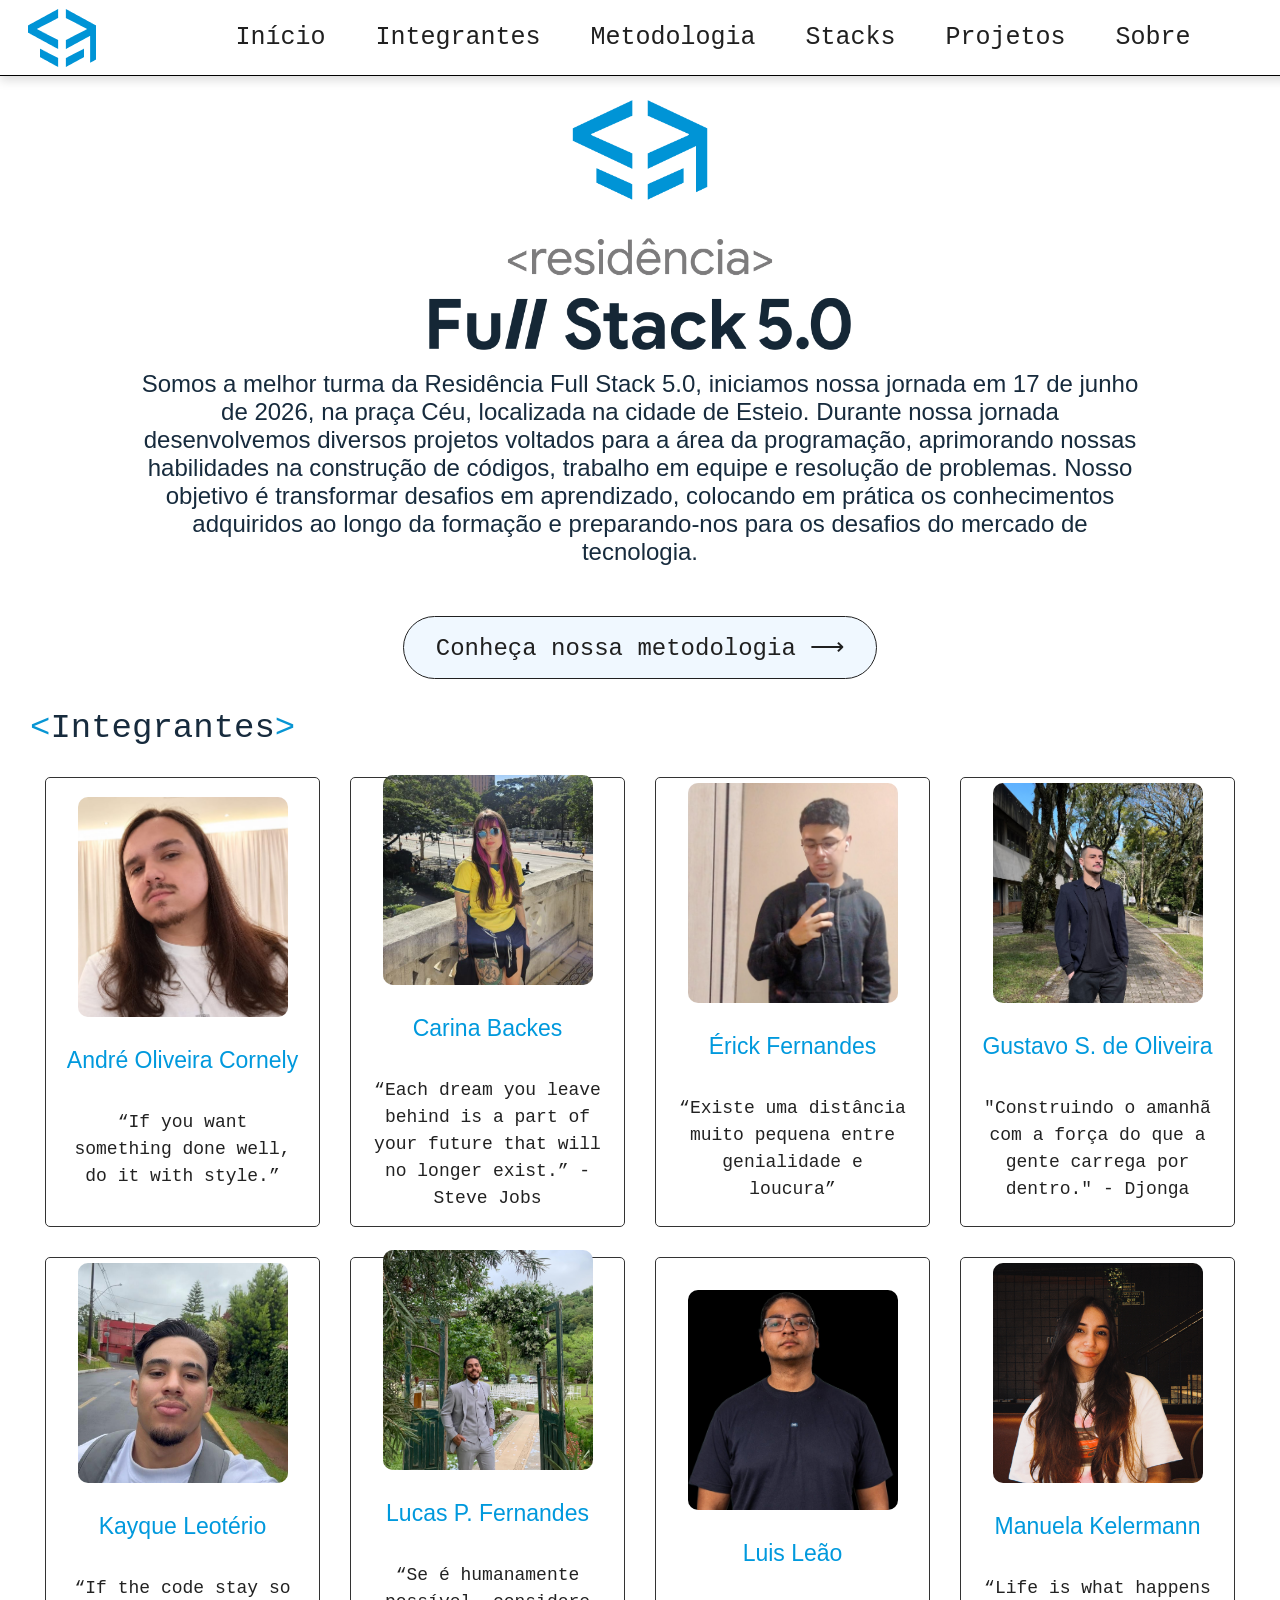
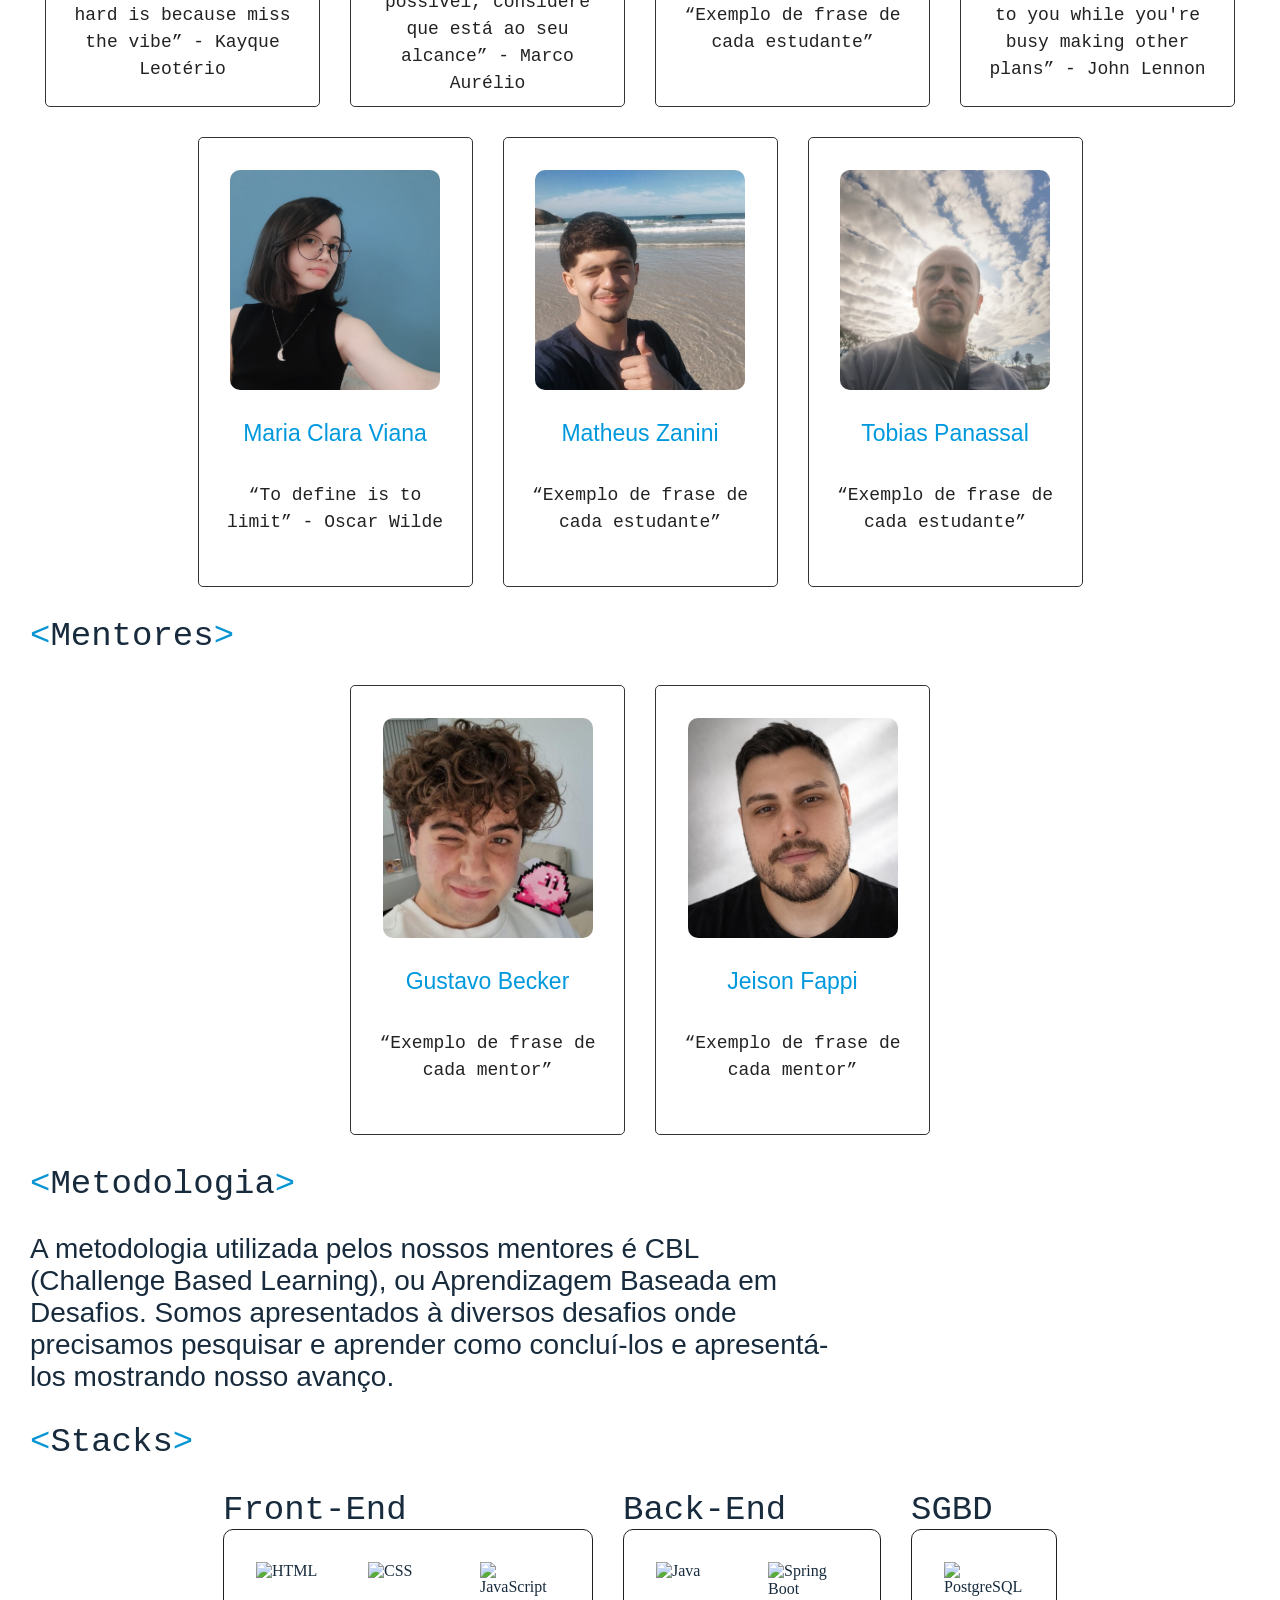
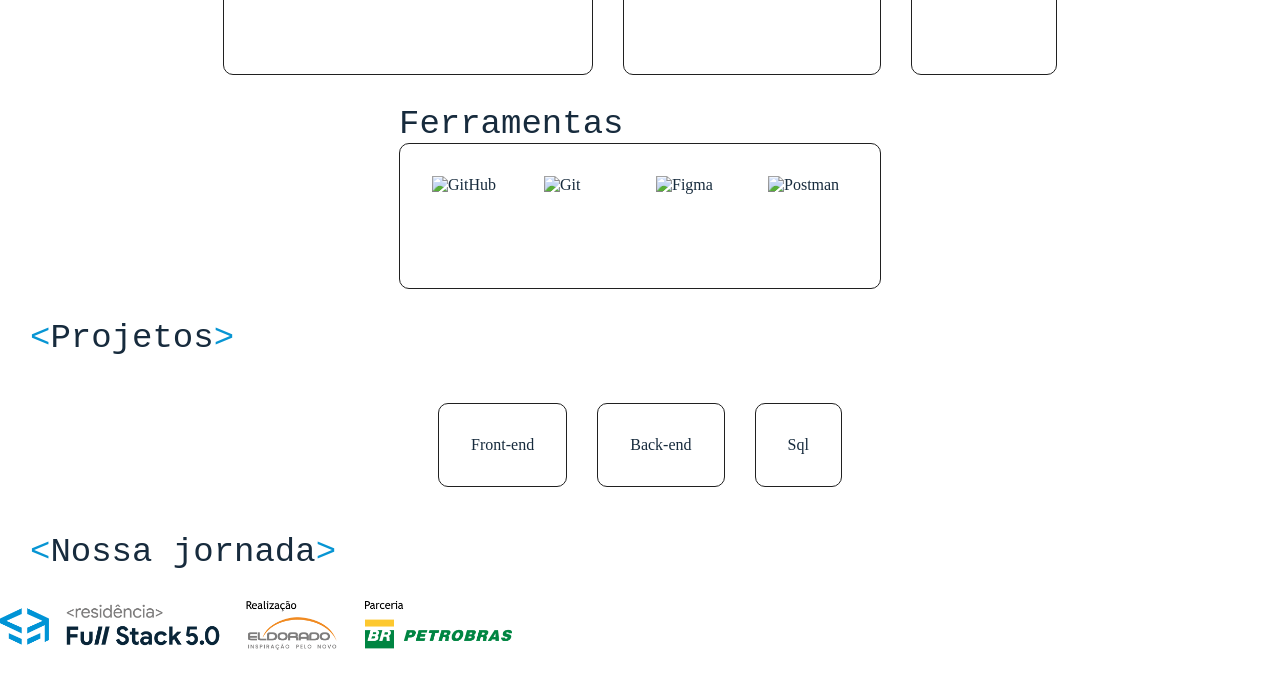
==== index.html @ 49e38224 "Adicionando adicionando os links do LinkedIn de alguns colegas." ====
<!DOCTYPE html>
<html lang="pt-BR">

<head>
    <meta charset="UTF-8">
    <meta name="viewport" content="width=device-width, initial-scale=1.0">

    <link rel="icon" type="image/png" href="ImagensRFS/Logo Cabeçalho.png">

    <title> Residência Full Stack 5.0</title>

    <link rel="stylesheet" href="style.css">
</head>

<body>

    <header>
        <span class="logo">

            <img src="ImagensRFS/Logo Cabeçalho.png" alt="Logo">

        </span>

        <nav class="navegacao">
            <a href="#inicio">Início</a>
            <a href="#integrantes">Integrantes</a>
            <a href="#metodologia">Metodologia</a>
            <a href="#stacks">Stacks</a>
            <a href="#projetos">Projetos</a>
            <a href="#sobre">Sobre</a>

        </nav>

    </header>


    <main>
        <section id="inicio">

            <span class="logoOriginal">
                <img src="ImagensRFS/Logo Vertical/PNG/RFS_Logo Vert Original.png" alt="logoOriginal">
            </span>

            <p class="descricao">Somos a melhor turma da Residência Full Stack 5.0, iniciamos nossa jornada em 17 de
                junho de 2026, na praça Céu, localizada na cidade de Esteio. Durante nossa jornada desenvolvemos
                diversos projetos voltados para a área da programação, aprimorando nossas habilidades na construção de
                códigos, trabalho em equipe e resolução de problemas.
                Nosso objetivo é transformar desafios em aprendizado, colocando em prática os conhecimentos adquiridos
                ao longo da formação e preparando-nos para os desafios do mercado de tecnologia.
            </p>

            <a href="#metodologia" class="btmetodologia"> Conheça nossa metodologia ⟶ </a>

        </section>




        <section id="integrantes">
            <h2>
                <span class="tag">&lt;</span>Integrantes<span class="tag">&gt;</span>

            </h2>
            <div class="estudantes">

                <label for="aluno-andre">
                    <div class="integrantes">
                        <img class="icone" src="Estudantes/Andre Cornely.jpeg">

                        <p class="nome">André Oliveira Cornely</p>

                        <p class="frase">
                            “If you want something done well, do it with style.”
                        </p>
                    </div>
                </label>

                <input type="checkbox" id="aluno-andre" class="modal-checkbox">

                <div class="modal">

                    <div class="modal-content">

                        <label for="aluno-andre" class="fechar">
                            &times;
                        </label>

                        <div class="modal-body">
                            <div>
                                <img src="Estudantes/Andre Cornely.jpeg">
                            </div>

                            <div class="modal-info">
                                <h2> <span class="tag">&lt;</span>André Oliveira Cornely<span class="tag">&gt;</span></h2>

                                <p>
                                    Sou apaixonado por tecnologia e desenvolvimento web. Gosto de transformar ideias em aplicações funcionais, modernas e intuitivas, sempre buscando aprender e evoluir minhas habilidades.
                                </p>

                                <div>
                                    <a class="linkedin" href="https://www.linkedin.com/in/" target="_blank">
                                        Ver Linkedin
                                    </a>
                                </div>

                            </div>
                        </div>

                    </div>

                </div>

                <label for="aluno-carina">
                    <div class="integrantes">
                        <img class="icone" src="Estudantes/Carina Backes.jpeg">

                        <p class="nome">Carina Backes</p>

                        <p class="frase">
                            “Each dream you leave behind is a part of your future that will no longer exist.” - Steve Jobs
                        </p>
                    </div>
                </label>

                <input type="checkbox" id="aluno-carina" class="modal-checkbox">

                <div class="modal">

                    <div class="modal-content">

                        <label for="aluno-carina" class="fechar">
                            &times;
                        </label>

                        <div class="modal-body">
                            <div>
                                <img src="Estudantes/Carina Backes.jpeg">
                            </div>

                            <div class="modal-info">
                                <h2> <span class="tag">&lt;</span>Carina Backes<span class="tag">&gt;</span></h2>

                                <p>
                                    Olá! Me chamo Carina, tenho 26 anos e sou natural do Rio Grande do Sul. Concluí o ensino médio na ETEP, com o curso técnico em informática em 2018. Atualmente, estou cursando Sistemas de Informação na Unisinos e atuo nas áreas de tecnologia e atendimento ao cliente a quase 10 anos. Sou uma desenvolvedora FullStack que encontrou no design uma forma de unir criatividade e propósito. Possuo conhecimentos em UI/UX Design, com experiência em prototipação, criação de fluxos de navegação, design de interfaces e aplicação de princípios de usabilidade e Design Systems. 
                                </p>

                                <div>
                                    <a class="linkedin" href="https://www.linkedin.com/in/carina-backes-317617164/" target="_blank">
                                        Ver Linkedin
                                    </a>
                                </div>

                            </div>
                        </div>

                    </div>

                </div>

                <label for="aluno-erick">
                    <div class="integrantes">
                        <img class="icone" src="Estudantes/Érick Fernandes.png">

                        <p class="nome">Érick Fernandes</p>

                        <p class="frase">
                            “Existe uma distância muito pequena entre genialidade e loucura”
                        </p>
                    </div>
                </label>

                <input type="checkbox" id="aluno-erick" class="modal-checkbox">

                <div class="modal">

                    <div class="modal-content">

                        <label for="aluno-erick" class="fechar">
                            &times;
                        </label>

                        <div class="modal-body">
                            <div>
                                <img src="Estudantes/Érick Fernandes.png">
                            </div>

                            <div class="modal-info">
                                <h2> <span class="tag">&lt;</span>Érick Fernandes<span class="tag">&gt;</span></h2>

                                <p>
                                    Jovem estudante apaixonado pela área da Tecnologia e buscando aprimorar minhas habilidades de programador cada vez mais.
                                </p>

                                <div>
                                    <a class="linkedin" href="https://www.linkedin.com/in/erickrodrigues06" target="_blank">
                                        Ver Linkedin
                                    </a>
                                </div>

                            </div>
                        </div>

                    </div>

                </div>

                <label for="aluno-gustavo-oliveira">
                    <div class="integrantes">
                        <img class="icone" src="Estudantes/Gustavo Santos.jpeg">

                        <p class="nome">Gustavo S. de Oliveira</p>

                        <p class="frase">
                            "Construindo o amanhã com a força do que a gente carrega por dentro." - Djonga 
                        </p>
                    </div>
                </label>

                <input type="checkbox" id="aluno-gustavo-oliveira" class="modal-checkbox">

                <div class="modal">

                    <div class="modal-content">

                        <label for="aluno-gustavo-oliveira" class="fechar">
                            &times;
                        </label>

                        <div class="modal-body">
                            <div>
                                <img src="Estudantes/Gustavo Santos.jpeg">
                            </div>

                            <div class="modal-info">
                                <h2> <span class="tag">&lt;</span>Gustavo S. de Oliveira<span class="tag">&gt;</span></h2>

                                <p>
                                    Atualmente, estudante de engenharia de software e me desenvolvendo na programação, migro da mecânica industrial para a área da tecnologia! Minha experiência na mecânica me equipou com análise e resolução de problemas, unindo a vontade de aprender, busco progredir a cada dia nesse campo. 
                                </p>

                                <div>
                                    <a class="linkedin" href="https://www.linkedin.com/in/oliveirasgustavo/" target="_blank">
                                        Ver Linkedin
                                    </a>
                                </div>

                            </div>
                        </div>

                    </div>

                </div>

                <label for="aluno-kayque">
                    <div class="integrantes">
                        <img class="icone" src="Estudantes/Kayque Leotério.jpg">

                        <p class="nome">Kayque Leotério</p>

                        <p class="frase">
                            “If the code stay so hard is because miss the vibe” - Kayque Leotério
                        </p>
                    </div>
                </label>

                <input type="checkbox" id="aluno-kayque" class="modal-checkbox">

                <div class="modal">

                    <div class="modal-content">

                        <label for="aluno-kayque" class="fechar">
                            &times;
                        </label>

                        <div class="modal-body">
                            <div>
                                <img src="Estudantes/Kayque Leotério.jpg">
                            </div>

                            <div class="modal-info">
                                <h2> <span class="tag">&lt;</span>Kayque Leotério<span class="tag">&gt;</span></h2>

                                <p>
                                    Atualmente faço ADS no IFsul e sou integrante no GC26 da trilha Java. Já trabalhei em projetos práticos, em sistemas envolvendo backend, banco de dados e regras de negócio na Residência em TIC55.
                                </p>

                                <div>
                                    <a class="linkedin" href="https://www.linkedin.com/in/" target="_blank">
                                        Ver Linkedin
                                    </a>
                                </div>

                            </div>
                        </div>

                    </div>

                </div>

                <label for="aluno-lucas">
                    <div class="integrantes">
                        <img class="icone" src="Estudantes/Lucas Pereira Fernandes.jpg">

                        <p class="nome">Lucas P. Fernandes</p>

                        <p class="frase">
                            “Se é humanamente possível, considere que está ao seu alcance” - Marco Aurélio
                        </p>
                    </div>
                </label>

                <input type="checkbox" id="aluno-lucas" class="modal-checkbox">

                <div class="modal">

                    <div class="modal-content">

                        <label for="aluno-lucas" class="fechar">
                            &times;
                        </label>

                        <div class="modal-body">
                            <div>
                                <img src="Estudantes/Lucas Pereira Fernandes.jpg">
                            </div>

                            <div class="modal-info">
                                <h2> <span class="tag">&lt;</span>Lucas P. Fernandes<span class="tag">&gt;</span></h2>

                                <p>
                                    Sou rapaz que gosta de uma rotina ocupada, cursando faculdade de ciência e curso uma residência Full Stack 5.0. Tenho um dos meus objetivos participar mais ativamente em iniciações científicas, projetos e evoluindo na área. 
                                </p>

                                <div>
                                    <a class="linkedin" href="https://www.linkedin.com/in/" target="_blank">
                                        Ver Linkedin
                                    </a>
                                </div>

                            </div>
                        </div>

                    </div>

                </div>

                <label for="aluno-luis">
                    <div class="integrantes">
                        <img class="icone" src="Estudantes/Luis Leão.jpeg">

                        <p class="nome">Luis Leão</p>

                        <p class="frase">
                            “Exemplo de frase de cada estudante”
                        </p>
                    </div>
                </label>

                <input type="checkbox" id="aluno-luis" class="modal-checkbox">

                <div class="modal">

                    <div class="modal-content">

                        <label for="aluno-luis" class="fechar">
                            &times;
                        </label>

                        <div class="modal-body">
                            <div>
                                <img src="Estudantes/Luis Leão.jpeg">
                            </div>

                            <div class="modal-info">
                                <h2> <span class="tag">&lt;</span>Luis Leão<span class="tag">&gt;</span></h2>

                                <p>
                                    Desenvolvedor focado em engenharia de software e backend, apaixonado por tecnologia e por transformar ideias em soluções. Estou em constante aprendizado e busco evoluir tanto tecnicamente quanto na comunicação e liderança.
                                </p>

                                <div>
                                    <a class="linkedin" href="https://www.linkedin.com/in/" target="_blank">
                                        Ver Linkedin
                                    </a>
                                </div>

                            </div>
                        </div>

                    </div>

                </div>

                <label for="aluna-manuela">
                    <div class="integrantes">
                        <img class="icone" src="Estudantes/Manuela Kelermann.jpg">

                        <p class="nome">Manuela Kelermann</p>

                        <p class="frase">
                            “Life is what happens to you while you're busy making other plans” - John Lennon
                        </p>
                    </div>
                </label>

                <input type="checkbox" id="aluna-manuela" class="modal-checkbox">

                <div class="modal">

                    <div class="modal-content">

                        <label for="aluna-manuela" class="fechar">
                            &times;
                        </label>

                        <div class="modal-body">
                            <div>
                                <img src="Estudantes/Manuela Kelermann.jpg">
                            </div>

                            <div class="modal-info">
                                <h2> <span class="tag">&lt;</span>Manuela Kelermann<span class="tag">&gt;</span></h2>

                                <p>
                                    Sou uma jovem criativa que ama café e está sempre estudando algo novo. Amo estar rodeada de pessoas e ouvir as histórias delas, ainda mais acompanhada de uma comida boa. Sou fascinada por estudar assuntos como sociologia e epistemologia.
                                </p>

                                <div>
                                    <a class="linkedin" href="https://www.linkedin.com/in/manuela-kelermann-de-jesus-942031337/" target="_blank">
                                        Ver Linkedin
                                    </a>
                                </div>

                            </div>
                        </div>

                    </div>

                </div>

                <label for="aluna-maria-clara">
                    <div class="integrantes">
                        <img class="icone" src="Estudantes/Maria Clara.jpg">

                        <p class="nome">Maria Clara Viana</p>

                        <p class="frase">
                            “To define is to limit” - Oscar Wilde
                        </p>
                    </div>
                </label>

                <input type="checkbox" id="aluna-maria-clara" class="modal-checkbox">

                <div class="modal">

                    <div class="modal-content">

                        <label for="aluna-maria-clara" class="fechar">
                            &times;
                        </label>

                        <div class="modal-body">
                            <div>
                                <img src="Estudantes/Maria Clara.jpg">
                            </div>

                            <div class="modal-info">
                                <h2> <span class="tag">&lt;</span>Maria Clara Viana<span class="tag">&gt;</span></h2>

                                <p>
                                    Eu sou uma estudante de Análise e Desenvolvimento de Sistemas (ADS) apaixonada por aprender coisas novas.
Apesar de ser uma pessoa mais reservada, valorizo muito a comunicação e o trabalho em equipe. Sou organizada, proativa e versátil, e gosto de transformar cada experiência em uma oportunidade para aprender, evoluir e descobrir novas possibilidades. 

                                </p>

                                <div>
                                    <a class="linkedin" href="https://www.linkedin.com/in/" target="_blank">
                                        Ver Linkedin
                                    </a>
                                </div>

                            </div>
                        </div>

                    </div>

                </div>

                <label for="aluno-matheus">
                    <div class="integrantes">
                        <img class="icone" src="Estudantes/Matheus Zanini.jpg">

                        <p class="nome">Matheus Zanini</p>

                        <p class="frase">
                            “Exemplo de frase de cada estudante”
                        </p>
                    </div>
                </label>

                <input type="checkbox" id="aluno-matheus" class="modal-checkbox">

                <div class="modal">

                    <div class="modal-content">

                        <label for="aluno-matheus" class="fechar">
                            &times;
                        </label>

                        <div class="modal-body">
                            <div>
                                <img src="Estudantes/Matheus Zanini.jpg">
                            </div>

                            <div class="modal-info">
                                <h2> <span class="tag">&lt;</span>Matheus Zanini<span class="tag">&gt;</span></h2>

                                <p>
                                    Não sou nada, e nada será como eu.
                                </p>

                                <div>
                                    <a class="linkedin" href="https://www.linkedin.com/in/" target="_blank">
                                        Ver Linkedin
                                    </a>
                                </div>

                            </div>
                        </div>

                    </div>

                </div>

                <label for="aluno-tobias">
                    <div class="integrantes">

                        <img class="icone" src="Estudantes/Tobias Panassal.jpg">

                        <p class="nome">Tobias Panassal</p>

                        <p class="frase">
                            “Exemplo de frase de cada estudante”
                        </p>
                    </div>
                </label>

                <input type="checkbox" id="aluno-tobias" class="modal-checkbox">

                <div class="modal">

                    <div class="modal-content">

                        <label for="aluno-tobias" class="fechar">
                            &times;
                        </label>

                        <div class="modal-body">
                            <div>
                                <img src="Estudantes/Tobias Panassal.jpg">
                            </div>

                            <div class="modal-info">
                                <h2> <span class="tag">&lt;</span>Tobias Panassal<span class="tag">&gt;</span></h2>


                                <p>
                                    Sou Tobias Panassal, estudante de Análise e Desenvolvimento de Sistemas, atualmente construindo minha transição profissional para a área de tecnologia.
                                </p>

                                <div>
                                    <a class="linkedin" href="https://www.linkedin.com/in/tobias-panassal-bab899a5?utm" target="_blank">
                                        Ver Linkedin
                                    </a>
                                </div>

                            </div>
                        </div>

                    </div>

                </div>

            </div>


            <h2>
                <span class="tag">&lt;</span>Mentores<span class="tag">&gt;</span>
            </h2>


            <div class="mentores">

                <label for="modalmentor2">
                    <div class="integrantes">
                        <img class="icone" src="Mentores/Gustavo Henrique Becker.jpeg">

                        <p class="nome">Gustavo Becker</p>

                        <p class="frase">
                            “Exemplo de frase de cada mentor”
                        </p>
                    </div>
                </label>

                <input type="checkbox" id="modalmentor2" class="modal-checkbox">

                <div class="modal">

                    <div class="modal-content">

                        <label for="modalmentor2" class="fechar">
                            &times;
                        </label>

                        <div class="modal-body">
                            <div>
                                <img src="Mentores/Gustavo Henrique Becker.jpeg">
                            </div>

                            <div class="modal-info">
                                <h2> <span class="tag">&lt;</span>Gustavo Becker<span class="tag">&gt;</span></h2>


                                <p>
                                    Texto falando sobre a pessoa...
                                    sladmalksdjaskdjoaskdhoaisndfakfio ho hioawdh iauedh aiwu dhwjid hwuidawiud awiud
                                    gadiuqw udg qwiuhqwui gqiudgqeydg we87f wefuyweg fywr f8ywgf8wy ywer87fwe87f twef
                                    wigrwegyue yrgiyre gywre 8ywrg8wer y8ywg 9wurgh ewri9ugheriu eru
                                </p>

                                <div>
                                    <a class="linkedin" href="https://www.linkedin.com/in/" target="_blank">
                                        Ver Linkedin
                                    </a>
                                </div>

                            </div>
                        </div>

                    </div>

                </div>

                <label for="modalmentor1">
                    <div class="integrantes">
                        <img class="icone" src="Mentores/Jeison Fappi.jpeg">

                        <p class="nome">Jeison Fappi</p>

                        <p class="frase">
                            “Exemplo de frase de cada mentor”
                        </p>
                    </div>
                </label>

                <input type="checkbox" id="modalmentor1" class="modal-checkbox">

                <div class="modal">

                    <div class="modal-content">

                        <label for="modalmentor1" class="fechar">
                            &times;
                        </label>

                        <div class="modal-body">
                            <div>
                                <img src="Mentores/Jeison Fappi.jpeg">
                            </div>

                            <div class="modal-info">
                                <h2> <span class="tag">&lt;</span>Jeison Fappi<span class="tag">&gt;</span></h2>


                                <p>
                                    Texto falando sobre a pessoa...
                                    sladmalksdjaskdjoaskdhoaisndfakfio ho hioawdh iauedh aiwu dhwjid hwuidawiud awiud
                                    gadiuqw udg qwiuhqwui gqiudgqeydg we87f wefuyweg fywr f8ywgf8wy ywer87fwe87f twef
                                    wigrwegyue yrgiyre gywre 8ywrg8wer y8ywg 9wurgh ewri9ugheriu eru
                                </p>

                                <div>
                                    <a class="linkedin" href="https://www.linkedin.com/in/jeison-fappi/"
                                        target="_blank">
                                        Ver Linkedin
                                    </a>
                                </div>

                            </div>

                        </div>
                    </div>

                </div>

            </div>


            </div>

        </section>

        <section id="metodologia">
            <h2>
                <h2>
                    <span class="tag">&lt;</span>Metodologia<span class="tag">&gt;</span>

                </h2>
            </h2>
            <p class="metodologia">A metodologia utilizada pelos nossos mentores é CBL (Challenge Based Learning), ou
                Aprendizagem Baseada em Desafios. Somos apresentados à diversos desafios onde precisamos pesquisar e
                aprender como concluí-los e apresentá-los mostrando nosso avanço.</p>

        </section>

        <section id="stacks">

            <h2>
                <span class="tag">&lt;</span>Stacks<span class="tag">&gt;</span>

            </h2>

            <div class="stacks">

                <div>
                    <h2>Front-End</h2>
                    <div class="stack">
                        <img alt="HTML" title="HTML"
                            src="https://cdn.jsdelivr.net/gh/devicons/devicon@latest/icons/html5/html5-original.svg" />

                        <img alt="CSS" title="CSS"
                            src="https://cdn.jsdelivr.net/gh/devicons/devicon@latest/icons/css3/css3-original.svg" />

                        <img alt="JavaScript" title="JavaScript"
                            src="https://cdn.jsdelivr.net/gh/devicons/devicon@latest/icons/javascript/javascript-original.svg" />
                    </div>
                </div>

                <div>
                    <h2>Back-End</h2>
                    <div class="stack">
                        <img alt="Java" title="Java"
                            src="https://cdn.jsdelivr.net/gh/devicons/devicon@latest/icons/java/java-original.svg" />

                        <img alt="Spring Boot" title="Spring Boot"
                            src="https://cdn.jsdelivr.net/gh/devicons/devicon@latest/icons/spring/spring-original.svg" />
                    </div>
                </div>

                <div>
                    <h2>SGBD</h2>
                    <div class="stack">
                        <img alt="PostgreSQL" title="PostgreSQL"
                            src="https://cdn.jsdelivr.net/gh/devicons/devicon@latest/icons/postgresql/postgresql-original.svg" />
                    </div>
                </div>

                <div>
                    <h2>Ferramentas</h2>
                    <div class="stack">
                        <img alt="GitHub" title="GitHub"
                            src="https://cdn.jsdelivr.net/gh/devicons/devicon@latest/icons/github/github-original.svg" />

                        <img alt="Git" title="Git"
                            src="https://cdn.jsdelivr.net/gh/devicons/devicon@latest/icons/git/git-original.svg" />

                        <img alt="Figma" title="Figma"
                            src="https://cdn.jsdelivr.net/gh/devicons/devicon@latest/icons/figma/figma-original.svg" />

                        <img alt="Postman" title="Postman"
                            src="https://www.vectorlogo.zone/logos/getpostman/getpostman-icon.svg" />
                    </div>
                </div>

            </div>

        </section>

        <section id="projetos">
            <h2>
                <span class="tag">&lt;</span>Projetos<span class="tag">&gt;</span>

            </h2>

            <div class="stacks">

                <p class="stack">Front-end</p>
                <p class="stack">Back-end</p>
                <p class="stack">Sql</p>


        </section>

        <section id="sobre">
            <h2>
                <span class="tag">&lt;</span>Nossa jornada<span class="tag">&gt;</span>

            </h2>

        </section>


    </main>


</body>

<footer>
    <img src="ImagensRFS/RFS_Cobranding.png" alt="Residência Full Stack 5.0">
</footer>

</html>
---- style.css ----
main {
    padding-top: 100px;
    scroll-behavior: smooth;
}

html {
  scroll-behavior: smooth;
}

body {
    box-sizing: border-box;
    margin: 0;

    font-family: Arial, Helvetica, sans-serif;

    /* Fundo externo da página */
    background-color: #fff;

    color: #172b3d;

}


header {
    position: fixed;
    width: 100%;
    height: 75px;
    background-color: #fff;

    display: flex;
    align-items: center;
    justify-content: left;

    border-bottom: 1px solid #000000;

    padding: 0 28px;

    box-shadow: 0 4px 10px rgba(0, 0, 0, 0.15);
    z-index: 9999;
}

nav {
    flex: 1;

    display: flex;
    justify-content: center;
    align-items: center;

    gap: 50px;
}

nav a {
    color: #202020;
    text-decoration: none;

    font-family: monospace;
    font-size: 25px;

    transition: 0.2s;
}

nav a:hover {
    color: #0795d3;

}



#inicio,
#integrantes,
#metodologia,
#projetos,
#stacks,
#sobre {
    scroll-margin-top: 100px;
}

h2 {
    font-family: monospace;
    font-size: 34px;
    font-weight: 100;
    margin: 30px;
}



h3 {
    margin: 30px;
    font-family: Helvetica;
    text-align: left;
    font-size: 24px;
    font-weight: 100;
}



.logo {
    width: 90px;
    display: flex;

}

.logoOriginal {
    display: flex;
    height: 250px;
    justify-content: center;

}



.navegacao {
    display: flex;
    align-items: center;
    text-align: center;


}

.descricao {

    width: 1000px;
    margin: 0 auto 30px auto;
    padding: 20px;
    font-family: Helvetica;

    text-align: center;

    font-size: 24px;

}

.btmetodologia {

    display: flex;
    width: fit-content;

    margin: auto;

    padding: 16px 32px;
    border: 1px solid #202020;
    border-radius: 100px;

    color: #202020;
    font-family: monospace;
    font-size: 24px;
    text-decoration: none;
    background-color: #f0f8ff;

    transition: 0.2s;

}

.btmetodologia:hover {
    color: #0795d3;
    transform: translateY(-5px);
    box-shadow: 0 8px 20px rgba(0, 0, 0, 0.15);
}

.tag {
    color: #0795d3;
}

.metodologia {

    width: 800px;
    margin-left: 30px;

    font-family: Helvetica;

    text-align: left;

    font-size: 28px;


}

.estudantes {
    display: flex;
    justify-content: center;
    gap: 30px;
    flex-wrap: wrap;
    margin-top: 30px;
}

.mentores {
    display: flex;
    justify-content: center;
    gap: 30px;
    flex-wrap: wrap;
    margin-top: 30px;
}

.integrantes {
    width: 275px;
    height: 450px;

    border: 1px solid #333;
    border-radius: 5px;

    background-color: #fff;

    display: flex;
    flex-direction: column;
    align-items: center;
    justify-content: center;

    box-sizing: border-box;
    padding: 20px;
}

.integrantes:hover {
    color: #0795d3;
    transform: translateY(-5px);
    box-shadow: 0 8px 20px rgba(0, 0, 0, 0.15);

}

/* DAQUI PRA BAIXO É INTEGRANTES */
.icone {
    width: 210px;
    height: 220px;
    object-fit: cover;
    border-radius: 10px;
    margin-bottom: 30px;

}

/* Nome */
.nome {
    margin: 0;
    color: #0099dd;
    font-size: 23px;
    text-align: center;
}

/* Frase */
.frase {
    margin-top: 35px;
    color: #222;
    font-family: monospace;
    font-size: 18px;
    line-height: 1.5;
    text-align: center;
}

.stacks {
    display: flex;
    justify-content: center;
    gap: 30px;
    flex-wrap: wrap;
    margin-top: 30px;
    font-family: DM monospace;
}

.stacks h2 {
    margin: 0 0 0px 0;
}

.stack img {
    width: 80px;
    height: 80px;
    object-fit: contain;
}

.stack {
    display: flex;
    justify-content: center;
    align-items: center;
    padding: 30px;
    gap: 32px;
    padding: 32px;

    border: 1px solid #202020;
    border-radius: 10px;
}


.stack:hover {
    transform: translateY(-5px);
    box-shadow: 0 10px 30px rgba(0, 0, 0, 0.15);

}


footer img {
    width: 40%;
    height: auto;
    display: flex;
    margin-block-end: 30px;
    justify-self: center;
}




/* =========================
           ESCONDE O CHECKBOX
        ========================= */

.modal-checkbox {
    display: none;
}


/* =========================
           MODAL
        ========================= */

.modal {
    position: fixed;

    top: 0;
    left: 0;

    width: 100%;
    height: 100%;

    background: rgba(0, 0, 0, 0.7);

    display: flex;
    align-items: center;
    justify-content: center;

    opacity: 0;
    visibility: hidden;

    transition: 0.3s;
}


/* =========================
           QUANDO O CHECKBOX ESTÁ MARCADO
        ========================= */

.modal-checkbox:checked+.modal {
    opacity: 1;
    visibility: visible;
}




/* =========================
           CONTEÚDO DO POP-UP
        ========================= */

.modal-content {
    width: 900px;
    height: 350px;
    background: #fff;
    padding: 30px;
    border: 1px solid #202020;

    border-radius: 20px;

    position: relative;

    transform: scale(0.7);

    transition: 0.3s;
}

.modal-checkbox:checked+.modal .modal-content {
    transform: scale(1);
}


/* IMAGEM DO MODAL */

.modal-content img {
    width: 300px;
    height: 350px;

    object-fit: cover;

    border-radius: 12px;

    margin-bottom: 20px;
}

.modal-info {
    display: flex;
    flex-direction: column;
    justify-content: center;
    margin-left: 30px;
    height:350px;
}


.modal-info > div{
    margin-top:auto;
    padding-block-end: 10px;
}


.modal-body {
    display: flex;
    gap: 10px;
    align-items: flex-start;
    font-size: 20px;
}

.modal-info h2 {
    text-align: left;
    margin-left: 0;
    margin-top: 0;


}

.linkedin {
    align-self: flex-start;
    padding: 10px 10px;


    text-decoration: none;
    font-size: 14px;

    background-color: #fff;
    color: black;
    border: 1px solid #202020;
    border-radius: 8px;
    transition: 0.3s;

}

.linkedin:hover {
    background-color: #f0f8ff;

}




/* =========================
           BOTÃO FECHAR
        ========================= */

.fechar {
    position: absolute;

    top: 15px;
    right: 20px;

    font-size: 40px;

    cursor: pointer;

    color: #555;
}

.fechar:hover {
    color: #0094d6;
}
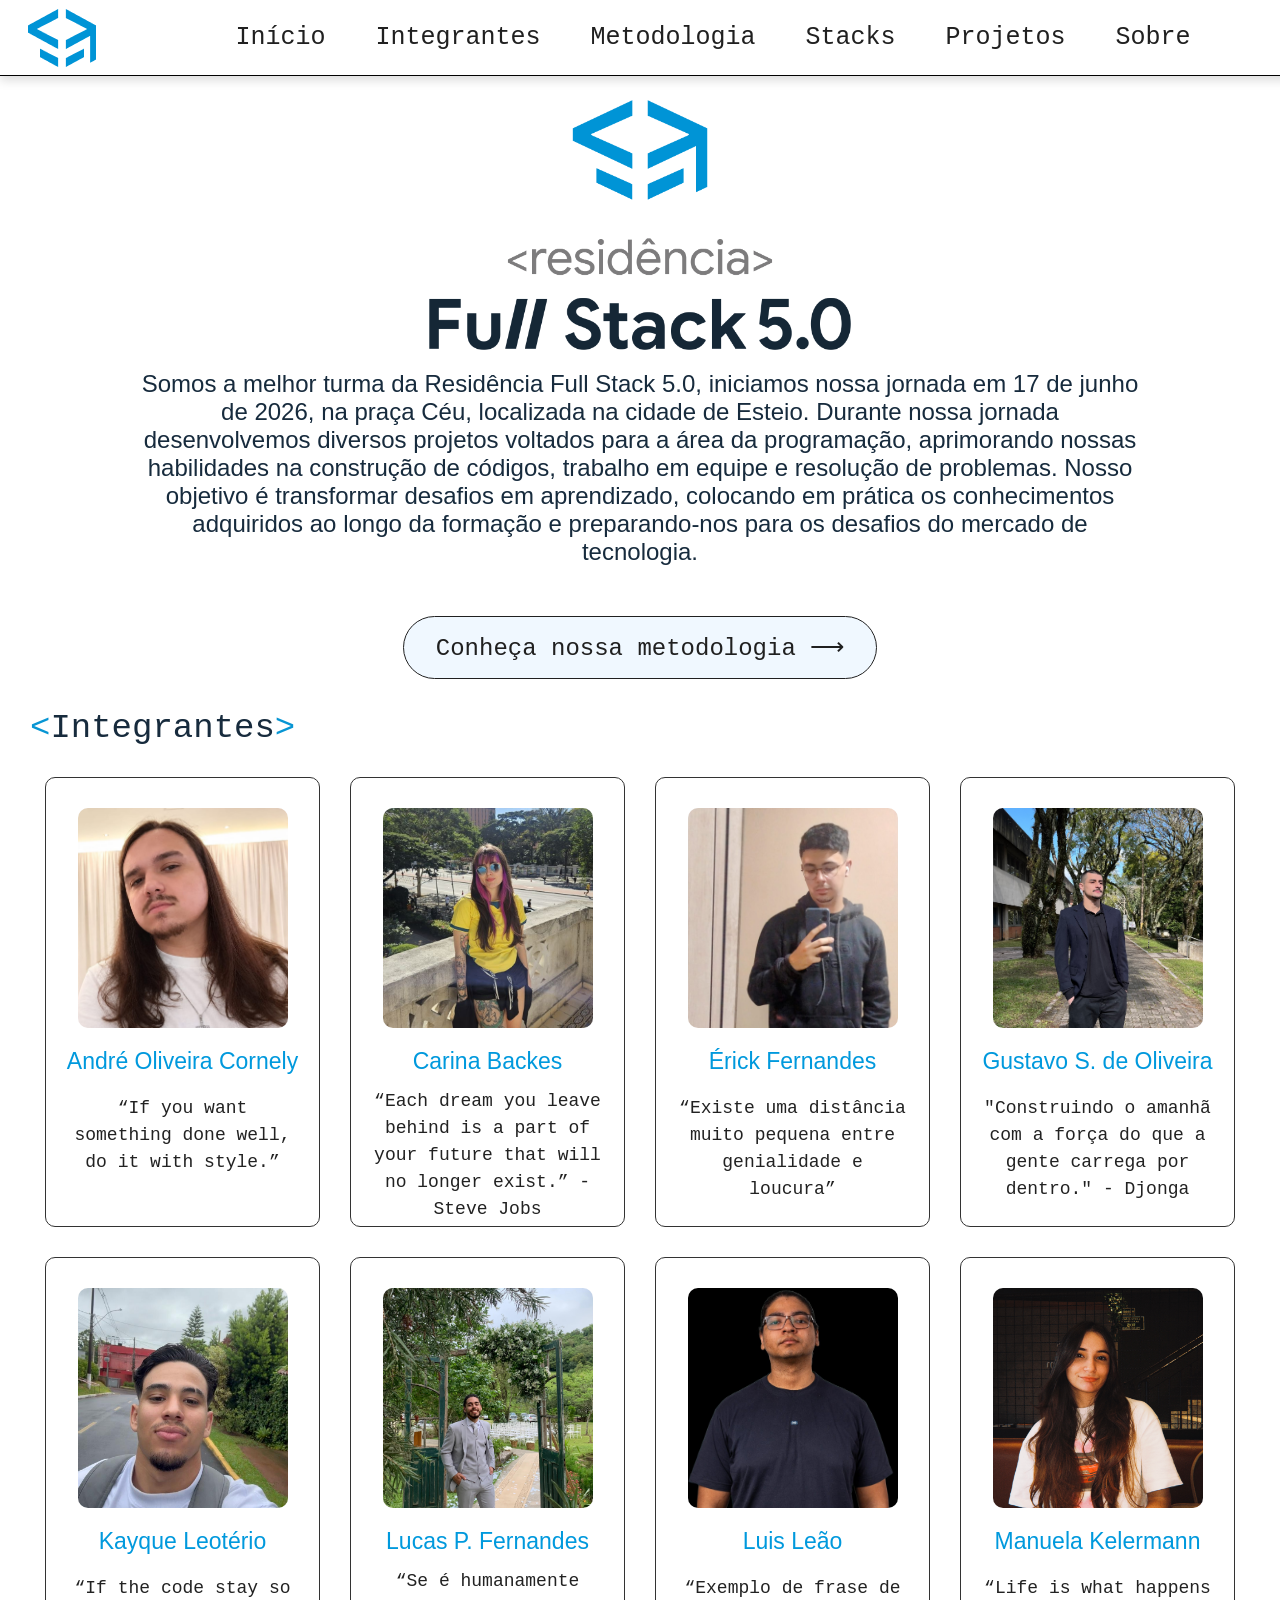
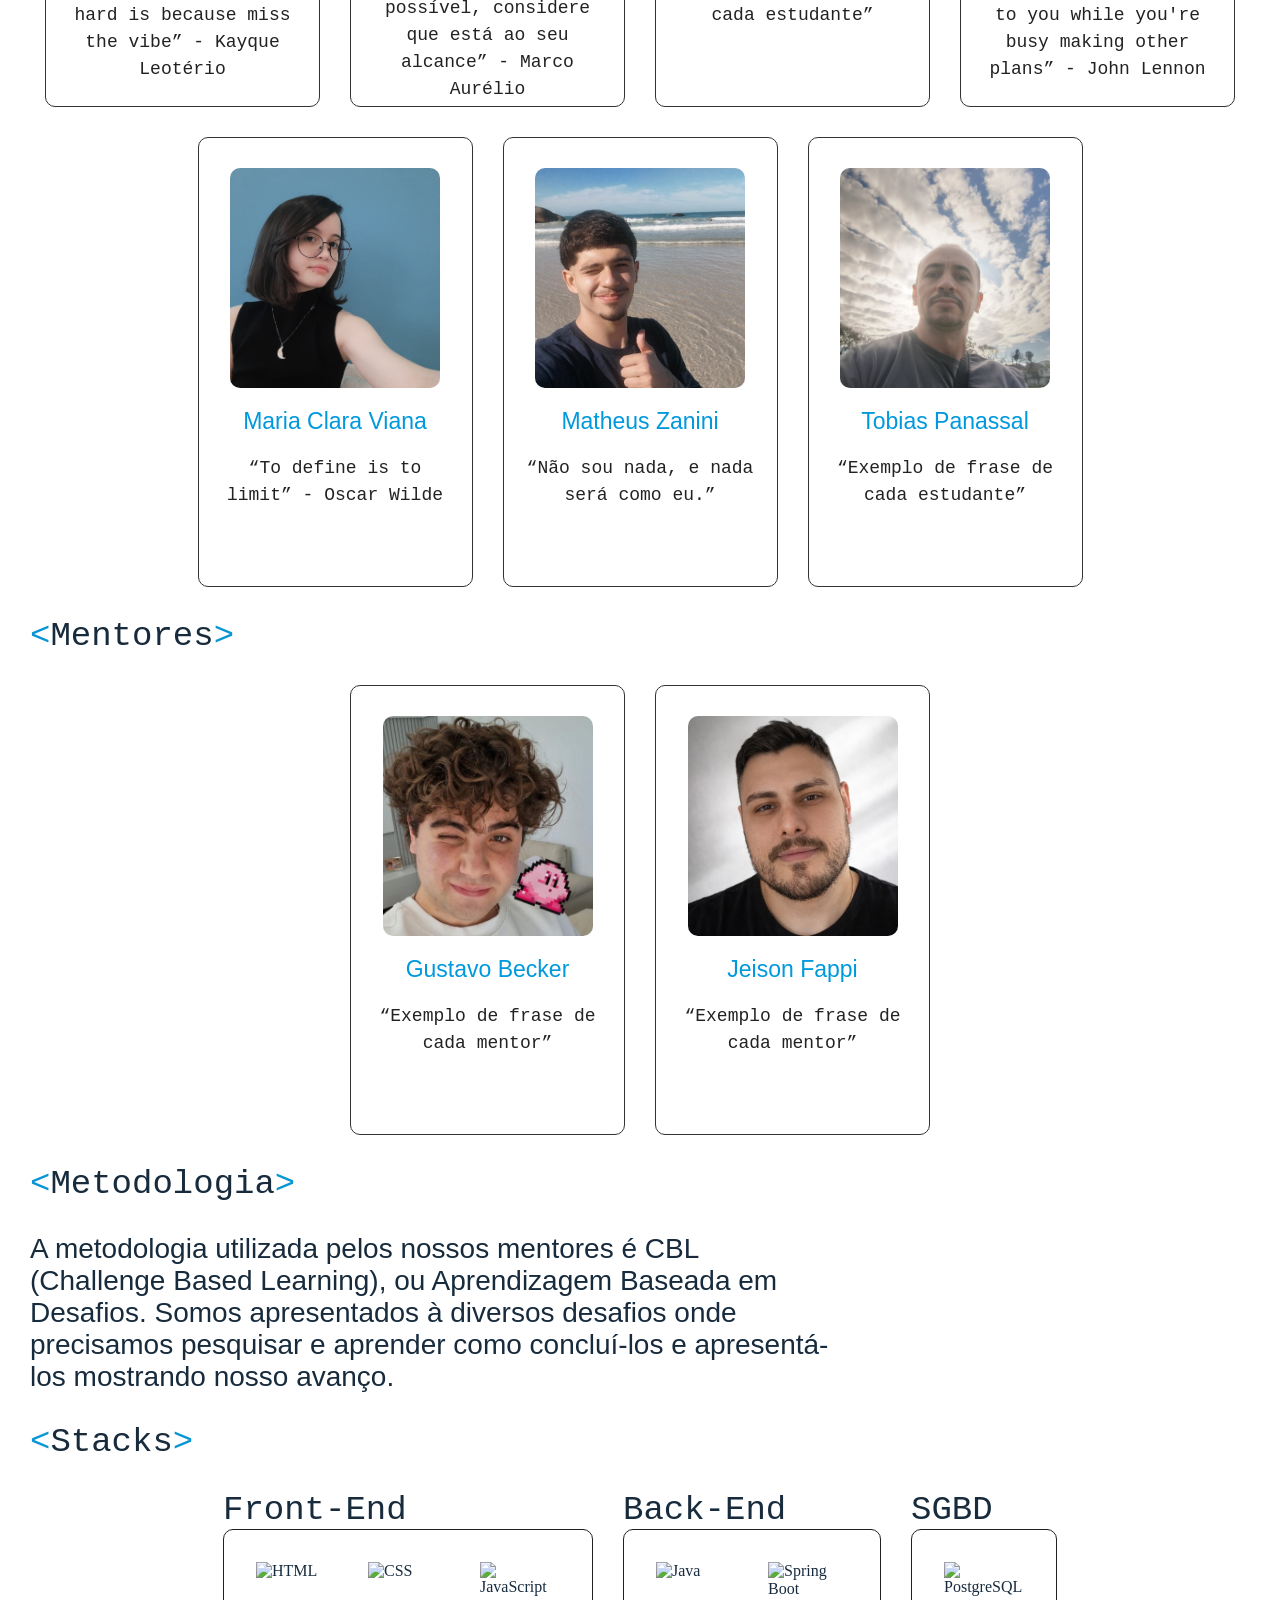
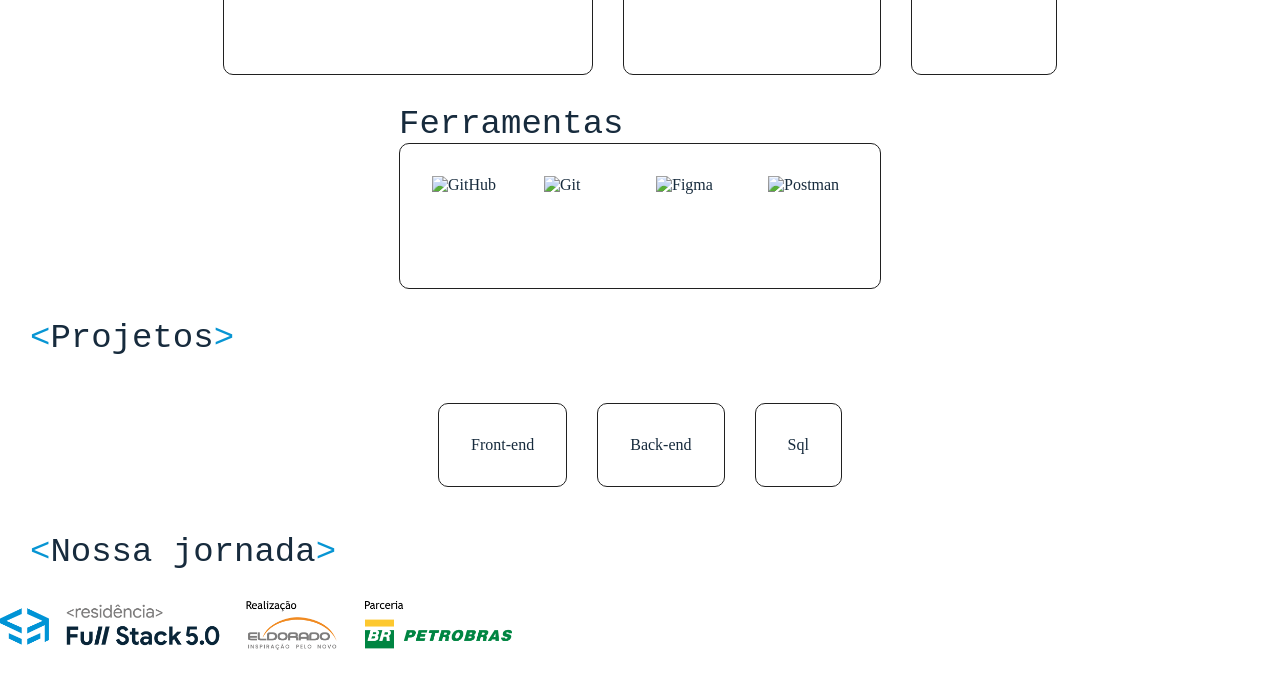
==== commit a3c8e09a: "adicionando linkedin e frases faltantes." ====
--- a/index.html
+++ b/index.html
@@ -98,7 +98,7 @@
                                 </p>
 
                                 <div>
-                                    <a class="linkedin" href="https://www.linkedin.com/in/" target="_blank">
+                                    <a class="linkedin" href="https://www.linkedin.com/in/andrecornely/" target="_blank">
                                         Ver Linkedin
                                     </a>
                                 </div>
@@ -286,7 +286,7 @@
                                 </p>
 
                                 <div>
-                                    <a class="linkedin" href="https://www.linkedin.com/in/" target="_blank">
+                                    <a class="linkedin" href="https://www.linkedin.com/in/kayqueleoterio/" target="_blank">
                                         Ver Linkedin
                                     </a>
                                 </div>
@@ -333,7 +333,7 @@
                                 </p>
 
                                 <div>
-                                    <a class="linkedin" href="https://www.linkedin.com/in/" target="_blank">
+                                    <a class="linkedin" href="https://www.linkedin.com/in/lucas-pereira-fernandes/" target="_blank">
                                         Ver Linkedin
                                     </a>
                                 </div>
@@ -380,7 +380,7 @@
                                 </p>
 
                                 <div>
-                                    <a class="linkedin" href="https://www.linkedin.com/in/" target="_blank">
+                                    <a class="linkedin" href="https://www.linkedin.com/in/luisfele%C3%A3o/" target="_blank">
                                         Ver Linkedin
                                     </a>
                                 </div>
@@ -476,7 +476,7 @@
                                 </p>
 
                                 <div>
-                                    <a class="linkedin" href="https://www.linkedin.com/in/" target="_blank">
+                                    <a class="linkedin" href="https://www.linkedin.com/in/maria-clara-bicca-viana/" target="_blank">
                                         Ver Linkedin
                                     </a>
                                 </div>
@@ -495,7 +495,7 @@
                         <p class="nome">Matheus Zanini</p>
 
                         <p class="frase">
-                            “Exemplo de frase de cada estudante”
+                            “Não sou nada, e nada será como eu.”
                         </p>
                     </div>
                 </label>
--- a/style.css
+++ b/style.css
@@ -196,14 +196,14 @@
     height: 450px;
 
     border: 1px solid #333;
-    border-radius: 5px;
+    border-radius: 10px;
 
     background-color: #fff;
 
     display: flex;
     flex-direction: column;
     align-items: center;
-    justify-content: center;
+    
 
     box-sizing: border-box;
     padding: 20px;
@@ -222,13 +222,16 @@
     height: 220px;
     object-fit: cover;
     border-radius: 10px;
-    margin-bottom: 30px;
+    margin-bottom: 20px;
+    flex-shrink: 0;
+    margin-top: 10px;
 
 }
 
 /* Nome */
 .nome {
     margin: 0;
+    min-height: 20px;
     color: #0099dd;
     font-size: 23px;
     text-align: center;
@@ -236,7 +239,7 @@
 
 /* Frase */
 .frase {
-    margin-top: 35px;
+    margin: 20px 0 0;
     color: #222;
     font-family: monospace;
     font-size: 18px;
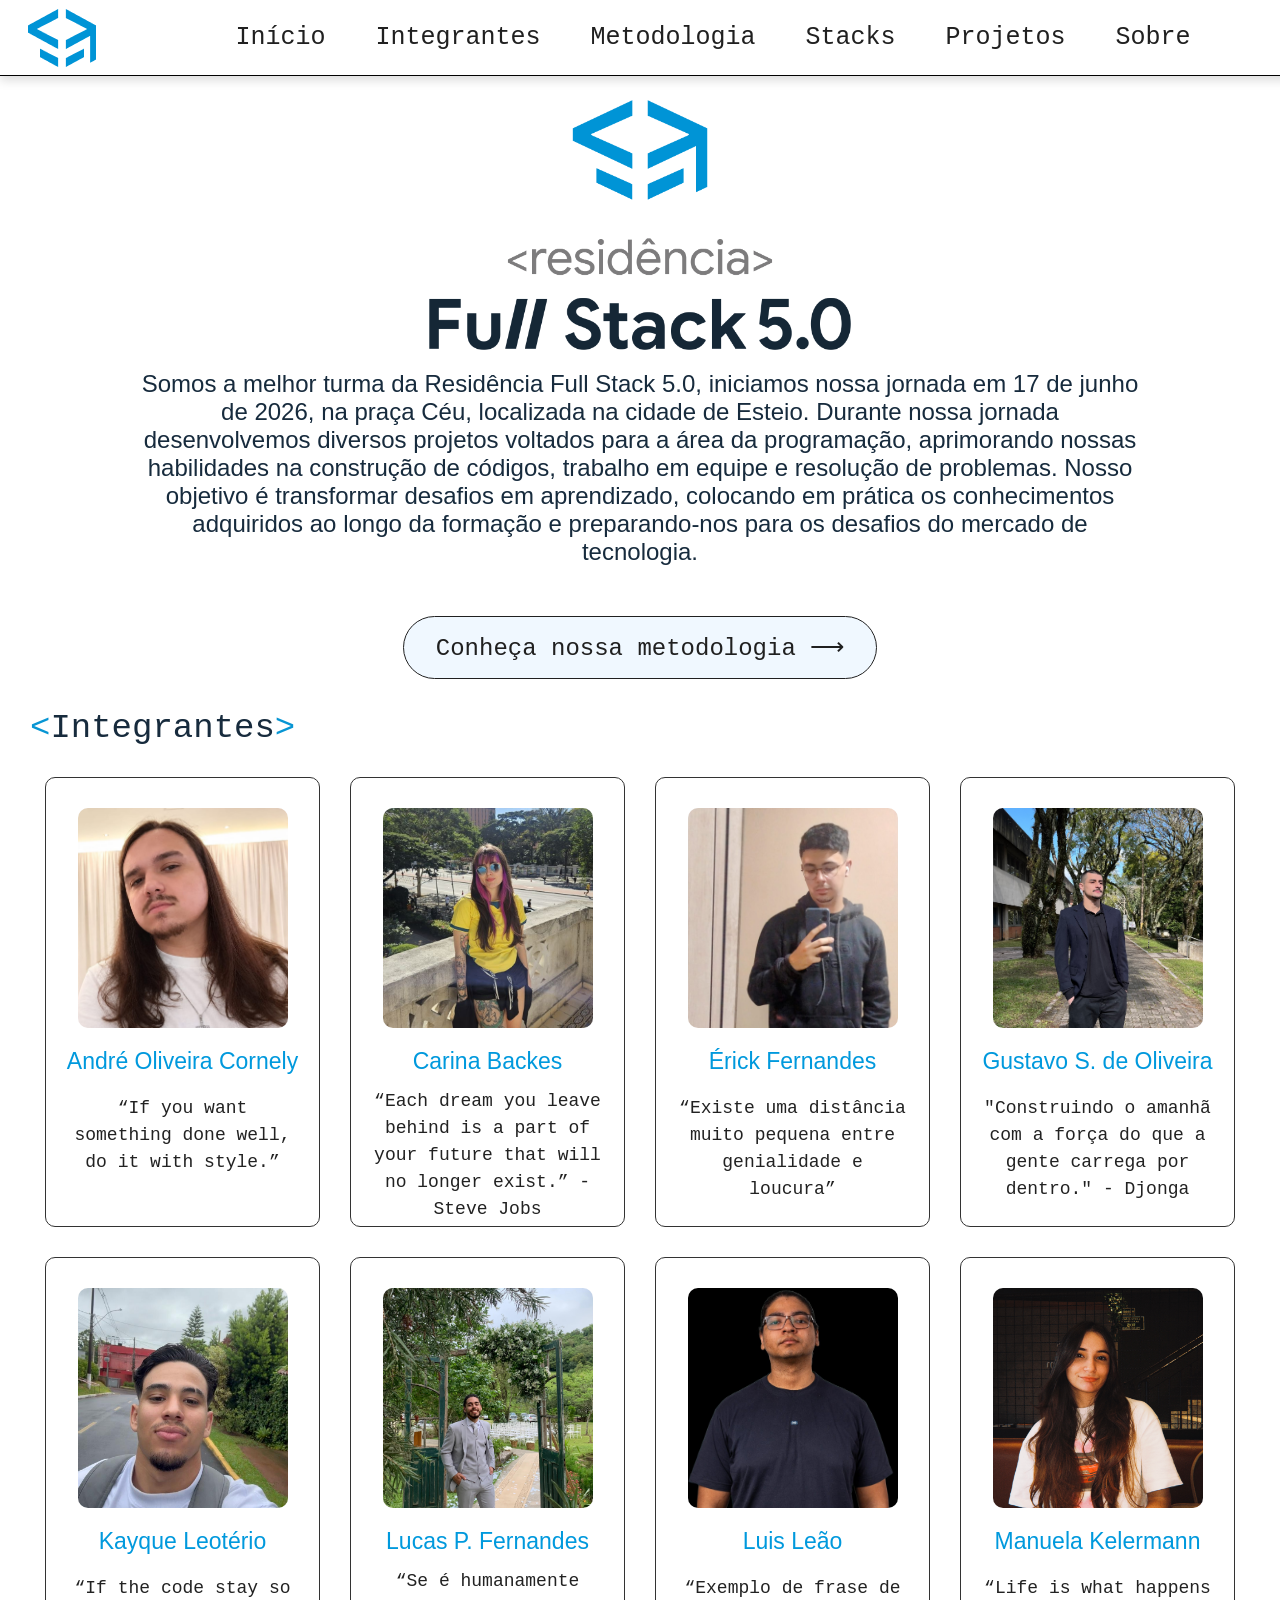
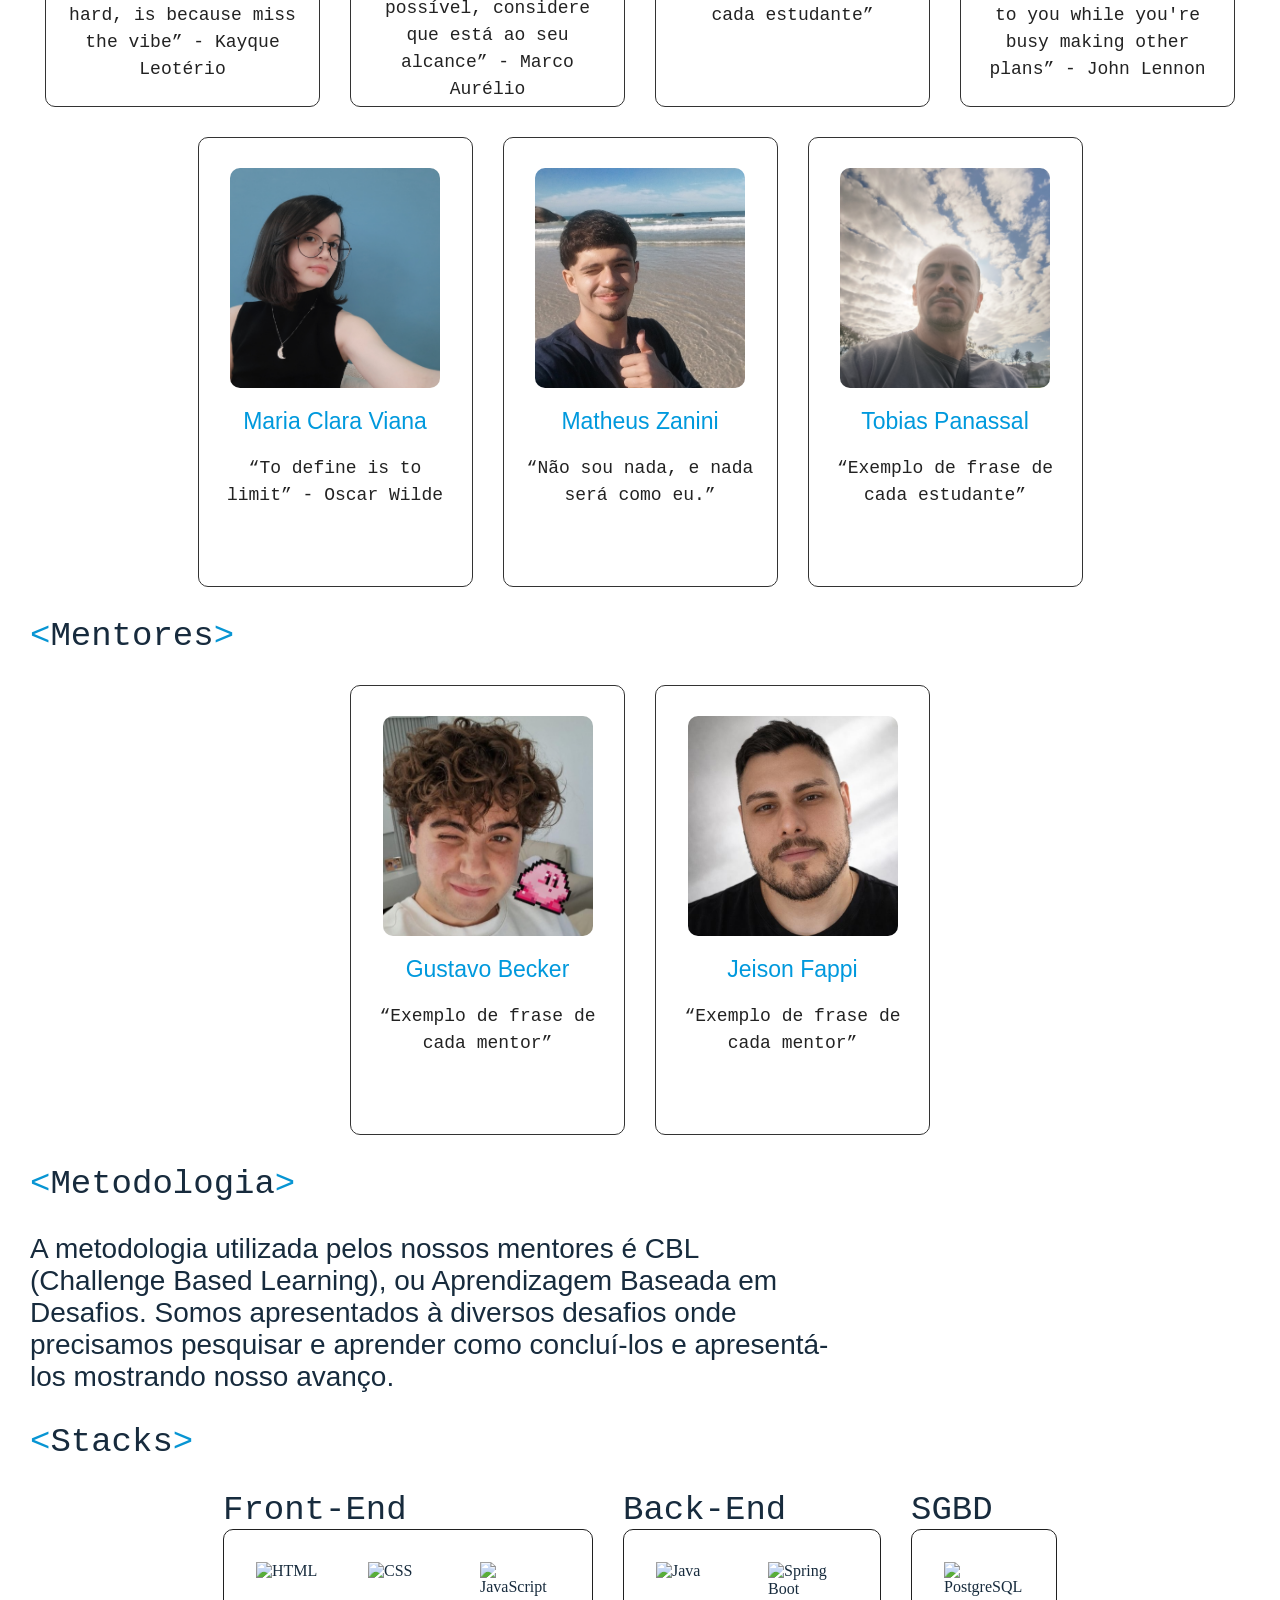
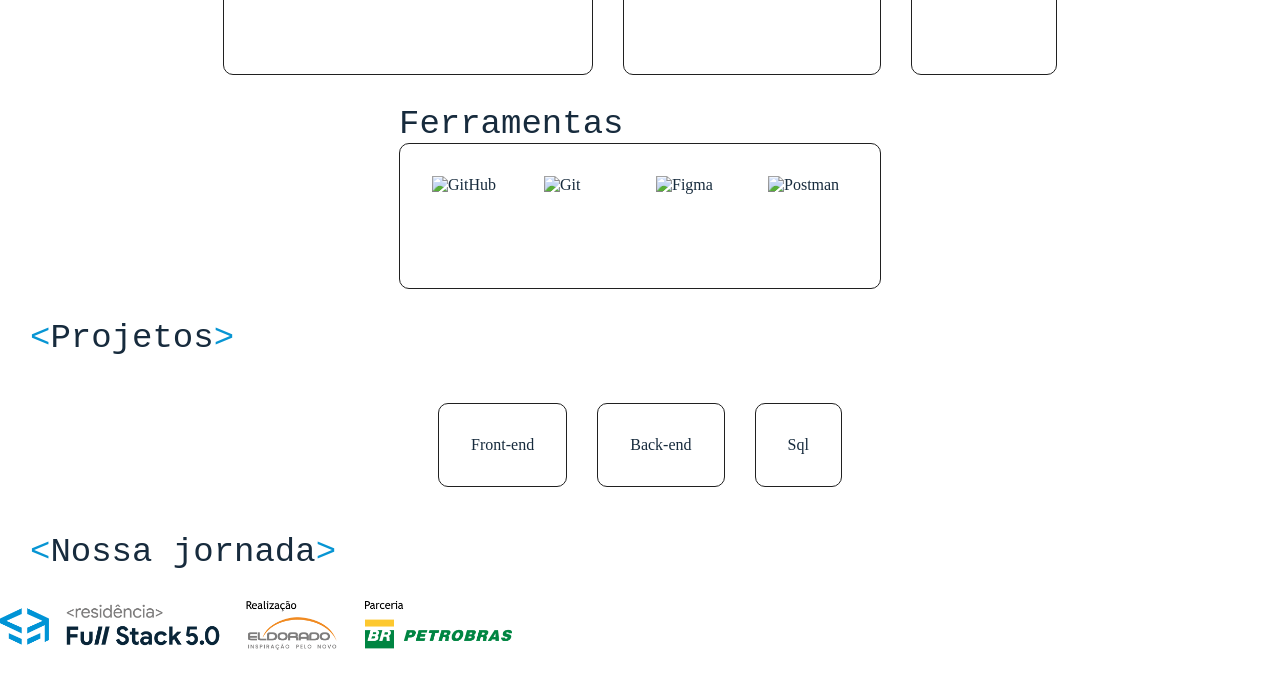
==== commit 0020effa: "Card atualizado" ====
--- a/index.html
+++ b/index.html
@@ -91,14 +91,18 @@
                             </div>
 
                             <div class="modal-info">
-                                <h2> <span class="tag">&lt;</span>André Oliveira Cornely<span class="tag">&gt;</span></h2>
-
-                                <p>
-                                    Sou apaixonado por tecnologia e desenvolvimento web. Gosto de transformar ideias em aplicações funcionais, modernas e intuitivas, sempre buscando aprender e evoluir minhas habilidades.
-                                </p>
-
-                                <div>
-                                    <a class="linkedin" href="https://www.linkedin.com/in/andrecornely/" target="_blank">
+                                <h2> <span class="tag">&lt;</span>André Oliveira Cornely<span class="tag">&gt;</span>
+                                </h2>
+
+                                <p>
+                                    Sou apaixonado por tecnologia e desenvolvimento web. Gosto de transformar ideias em
+                                    aplicações funcionais, modernas e intuitivas, sempre buscando aprender e evoluir
+                                    minhas habilidades.
+                                </p>
+
+                                <div>
+                                    <a class="linkedin" href="https://www.linkedin.com/in/andrecornely/"
+                                        target="_blank">
                                         Ver Linkedin
                                     </a>
                                 </div>
@@ -117,7 +121,8 @@
                         <p class="nome">Carina Backes</p>
 
                         <p class="frase">
-                            “Each dream you leave behind is a part of your future that will no longer exist.” - Steve Jobs
+                            “Each dream you leave behind is a part of your future that will no longer exist.” - Steve
+                            Jobs
                         </p>
                     </div>
                 </label>
@@ -141,11 +146,18 @@
                                 <h2> <span class="tag">&lt;</span>Carina Backes<span class="tag">&gt;</span></h2>
 
                                 <p>
-                                    Olá! Me chamo Carina, tenho 26 anos e sou natural do Rio Grande do Sul. Concluí o ensino médio na ETEP, com o curso técnico em informática em 2018. Atualmente, estou cursando Sistemas de Informação na Unisinos e atuo nas áreas de tecnologia e atendimento ao cliente a quase 10 anos. Sou uma desenvolvedora FullStack que encontrou no design uma forma de unir criatividade e propósito. Possuo conhecimentos em UI/UX Design, com experiência em prototipação, criação de fluxos de navegação, design de interfaces e aplicação de princípios de usabilidade e Design Systems. 
-                                </p>
-
-                                <div>
-                                    <a class="linkedin" href="https://www.linkedin.com/in/carina-backes-317617164/" target="_blank">
+                                    Olá! Me chamo Carina, tenho 26 anos e sou natural do Rio Grande do Sul. Concluí o
+                                    ensino médio na ETEP, com o curso técnico em informática em 2018. Atualmente, estou
+                                    cursando Sistemas de Informação na Unisinos e atuo nas áreas de tecnologia e
+                                    atendimento ao cliente a quase 10 anos. Sou uma desenvolvedora FullStack que
+                                    encontrou no design uma forma de unir criatividade e propósito. Possuo conhecimentos
+                                    em UI/UX Design, com experiência em prototipação, criação de fluxos de navegação,
+                                    design de interfaces e aplicação de princípios de usabilidade e Design Systems.
+                                </p>
+
+                                <div>
+                                    <a class="linkedin" href="https://www.linkedin.com/in/carina-backes-317617164/"
+                                        target="_blank">
                                         Ver Linkedin
                                     </a>
                                 </div>
@@ -188,11 +200,13 @@
                                 <h2> <span class="tag">&lt;</span>Érick Fernandes<span class="tag">&gt;</span></h2>
 
                                 <p>
-                                    Jovem estudante apaixonado pela área da Tecnologia e buscando aprimorar minhas habilidades de programador cada vez mais.
-                                </p>
-
-                                <div>
-                                    <a class="linkedin" href="https://www.linkedin.com/in/erickrodrigues06" target="_blank">
+                                    Jovem estudante apaixonado pela área da Tecnologia e buscando aprimorar minhas
+                                    habilidades de programador cada vez mais.
+                                </p>
+
+                                <div>
+                                    <a class="linkedin" href="https://www.linkedin.com/in/erickrodrigues06"
+                                        target="_blank">
                                         Ver Linkedin
                                     </a>
                                 </div>
@@ -211,7 +225,7 @@
                         <p class="nome">Gustavo S. de Oliveira</p>
 
                         <p class="frase">
-                            "Construindo o amanhã com a força do que a gente carrega por dentro." - Djonga 
+                            "Construindo o amanhã com a força do que a gente carrega por dentro." - Djonga
                         </p>
                     </div>
                 </label>
@@ -232,14 +246,19 @@
                             </div>
 
                             <div class="modal-info">
-                                <h2> <span class="tag">&lt;</span>Gustavo S. de Oliveira<span class="tag">&gt;</span></h2>
-
-                                <p>
-                                    Atualmente, estudante de engenharia de software e me desenvolvendo na programação, migro da mecânica industrial para a área da tecnologia! Minha experiência na mecânica me equipou com análise e resolução de problemas, unindo a vontade de aprender, busco progredir a cada dia nesse campo. 
-                                </p>
-
-                                <div>
-                                    <a class="linkedin" href="https://www.linkedin.com/in/oliveirasgustavo/" target="_blank">
+                                <h2> <span class="tag">&lt;</span>Gustavo S. de Oliveira<span class="tag">&gt;</span>
+                                </h2>
+
+                                <p>
+                                    Atualmente, estudante de engenharia de software e me desenvolvendo na programação,
+                                    migro da mecânica industrial para a área da tecnologia! Minha experiência na
+                                    mecânica me equipou com análise e resolução de problemas, unindo a vontade de
+                                    aprender, busco progredir a cada dia nesse campo.
+                                </p>
+
+                                <div>
+                                    <a class="linkedin" href="https://www.linkedin.com/in/oliveirasgustavo/"
+                                        target="_blank">
                                         Ver Linkedin
                                     </a>
                                 </div>
@@ -258,7 +277,7 @@
                         <p class="nome">Kayque Leotério</p>
 
                         <p class="frase">
-                            “If the code stay so hard is because miss the vibe” - Kayque Leotério
+                            “If the code stay so hard, is because miss the vibe” - Kayque Leotério
                         </p>
                     </div>
                 </label>
@@ -282,11 +301,23 @@
                                 <h2> <span class="tag">&lt;</span>Kayque Leotério<span class="tag">&gt;</span></h2>
 
                                 <p>
-                                    Atualmente faço ADS no IFsul e sou integrante no GC26 da trilha Java. Já trabalhei em projetos práticos, em sistemas envolvendo backend, banco de dados e regras de negócio na Residência em TIC55.
-                                </p>
-
-                                <div>
-                                    <a class="linkedin" href="https://www.linkedin.com/in/kayqueleoterio/" target="_blank">
+                                    Atualmente, curso ADS no IFSul,
+                                    faço parte da Geração Caldeira 2026 e Residência Full Stack 5.0,
+                                    onde venho construindo experiência no desenvolvimento de software.
+                                    Participei da Residência em TIC 55, atuando no projeto como desenvolvedor back-end e
+                                    banco de dados. Adquirindo assim experiência em Java, Spring Boot, APIs REST,
+                                    PostgreSQL, Postman, Git e GitHub, Scrum, modelagem de
+                                    dados e regras de negócio.
+                                    Que me permitiu compreender melhor o processo de
+                                    desenvolvimento de sistemas e perceber que programar vai muito além de escrever
+                                    código.
+
+
+                                </p>
+
+                                <div>
+                                    <a class="linkedin" href="https://www.linkedin.com/in/kayqueleoterio/"
+                                        target="_blank">
                                         Ver Linkedin
                                     </a>
                                 </div>
@@ -329,11 +360,14 @@
                                 <h2> <span class="tag">&lt;</span>Lucas P. Fernandes<span class="tag">&gt;</span></h2>
 
                                 <p>
-                                    Sou rapaz que gosta de uma rotina ocupada, cursando faculdade de ciência e curso uma residência Full Stack 5.0. Tenho um dos meus objetivos participar mais ativamente em iniciações científicas, projetos e evoluindo na área. 
-                                </p>
-
-                                <div>
-                                    <a class="linkedin" href="https://www.linkedin.com/in/lucas-pereira-fernandes/" target="_blank">
+                                    Sou rapaz que gosta de uma rotina ocupada, cursando faculdade de ciência e curso uma
+                                    residência Full Stack 5.0. Tenho um dos meus objetivos participar mais ativamente em
+                                    iniciações científicas, projetos e evoluindo na área.
+                                </p>
+
+                                <div>
+                                    <a class="linkedin" href="https://www.linkedin.com/in/lucas-pereira-fernandes/"
+                                        target="_blank">
                                         Ver Linkedin
                                     </a>
                                 </div>
@@ -376,11 +410,14 @@
                                 <h2> <span class="tag">&lt;</span>Luis Leão<span class="tag">&gt;</span></h2>
 
                                 <p>
-                                    Desenvolvedor focado em engenharia de software e backend, apaixonado por tecnologia e por transformar ideias em soluções. Estou em constante aprendizado e busco evoluir tanto tecnicamente quanto na comunicação e liderança.
-                                </p>
-
-                                <div>
-                                    <a class="linkedin" href="https://www.linkedin.com/in/luisfele%C3%A3o/" target="_blank">
+                                    Desenvolvedor focado em engenharia de software e backend, apaixonado por tecnologia
+                                    e por transformar ideias em soluções. Estou em constante aprendizado e busco evoluir
+                                    tanto tecnicamente quanto na comunicação e liderança.
+                                </p>
+
+                                <div>
+                                    <a class="linkedin" href="https://www.linkedin.com/in/luisfele%C3%A3o/"
+                                        target="_blank">
                                         Ver Linkedin
                                     </a>
                                 </div>
@@ -423,11 +460,15 @@
                                 <h2> <span class="tag">&lt;</span>Manuela Kelermann<span class="tag">&gt;</span></h2>
 
                                 <p>
-                                    Sou uma jovem criativa que ama café e está sempre estudando algo novo. Amo estar rodeada de pessoas e ouvir as histórias delas, ainda mais acompanhada de uma comida boa. Sou fascinada por estudar assuntos como sociologia e epistemologia.
-                                </p>
-
-                                <div>
-                                    <a class="linkedin" href="https://www.linkedin.com/in/manuela-kelermann-de-jesus-942031337/" target="_blank">
+                                    Sou uma jovem criativa que ama café e está sempre estudando algo novo. Amo estar
+                                    rodeada de pessoas e ouvir as histórias delas, ainda mais acompanhada de uma comida
+                                    boa. Sou fascinada por estudar assuntos como sociologia e epistemologia.
+                                </p>
+
+                                <div>
+                                    <a class="linkedin"
+                                        href="https://www.linkedin.com/in/manuela-kelermann-de-jesus-942031337/"
+                                        target="_blank">
                                         Ver Linkedin
                                     </a>
                                 </div>
@@ -470,13 +511,18 @@
                                 <h2> <span class="tag">&lt;</span>Maria Clara Viana<span class="tag">&gt;</span></h2>
 
                                 <p>
-                                    Eu sou uma estudante de Análise e Desenvolvimento de Sistemas (ADS) apaixonada por aprender coisas novas.
-Apesar de ser uma pessoa mais reservada, valorizo muito a comunicação e o trabalho em equipe. Sou organizada, proativa e versátil, e gosto de transformar cada experiência em uma oportunidade para aprender, evoluir e descobrir novas possibilidades. 
-
-                                </p>
-
-                                <div>
-                                    <a class="linkedin" href="https://www.linkedin.com/in/maria-clara-bicca-viana/" target="_blank">
+                                    Eu sou uma estudante de Análise e Desenvolvimento de Sistemas (ADS) apaixonada por
+                                    aprender coisas novas.
+                                    Apesar de ser uma pessoa mais reservada, valorizo muito a comunicação e o trabalho
+                                    em equipe. Sou organizada, proativa e versátil, e gosto de transformar cada
+                                    experiência em uma oportunidade para aprender, evoluir e descobrir novas
+                                    possibilidades.
+
+                                </p>
+
+                                <div>
+                                    <a class="linkedin" href="https://www.linkedin.com/in/maria-clara-bicca-viana/"
+                                        target="_blank">
                                         Ver Linkedin
                                     </a>
                                 </div>
@@ -568,11 +614,13 @@
 
 
                                 <p>
-                                    Sou Tobias Panassal, estudante de Análise e Desenvolvimento de Sistemas, atualmente construindo minha transição profissional para a área de tecnologia.
-                                </p>
-
-                                <div>
-                                    <a class="linkedin" href="https://www.linkedin.com/in/tobias-panassal-bab899a5?utm" target="_blank">
+                                    Sou Tobias Panassal, estudante de Análise e Desenvolvimento de Sistemas, atualmente
+                                    construindo minha transição profissional para a área de tecnologia.
+                                </p>
+
+                                <div>
+                                    <a class="linkedin" href="https://www.linkedin.com/in/tobias-panassal-bab899a5?utm"
+                                        target="_blank">
                                         Ver Linkedin
                                     </a>
                                 </div>
--- a/style.css
+++ b/style.css
@@ -406,8 +406,12 @@
 
 .modal-info h2 {
     text-align: left;
-    margin-left: 0;
-    margin-top: 0;
+
+    margin: 0 0 0 0;
+
+    font-family: monospace;
+    font-size: 34px;
+    font-weight: 100;
 
 
 }
@@ -425,6 +429,7 @@
     border: 1px solid #202020;
     border-radius: 8px;
     transition: 0.3s;
+    
 
 }
 
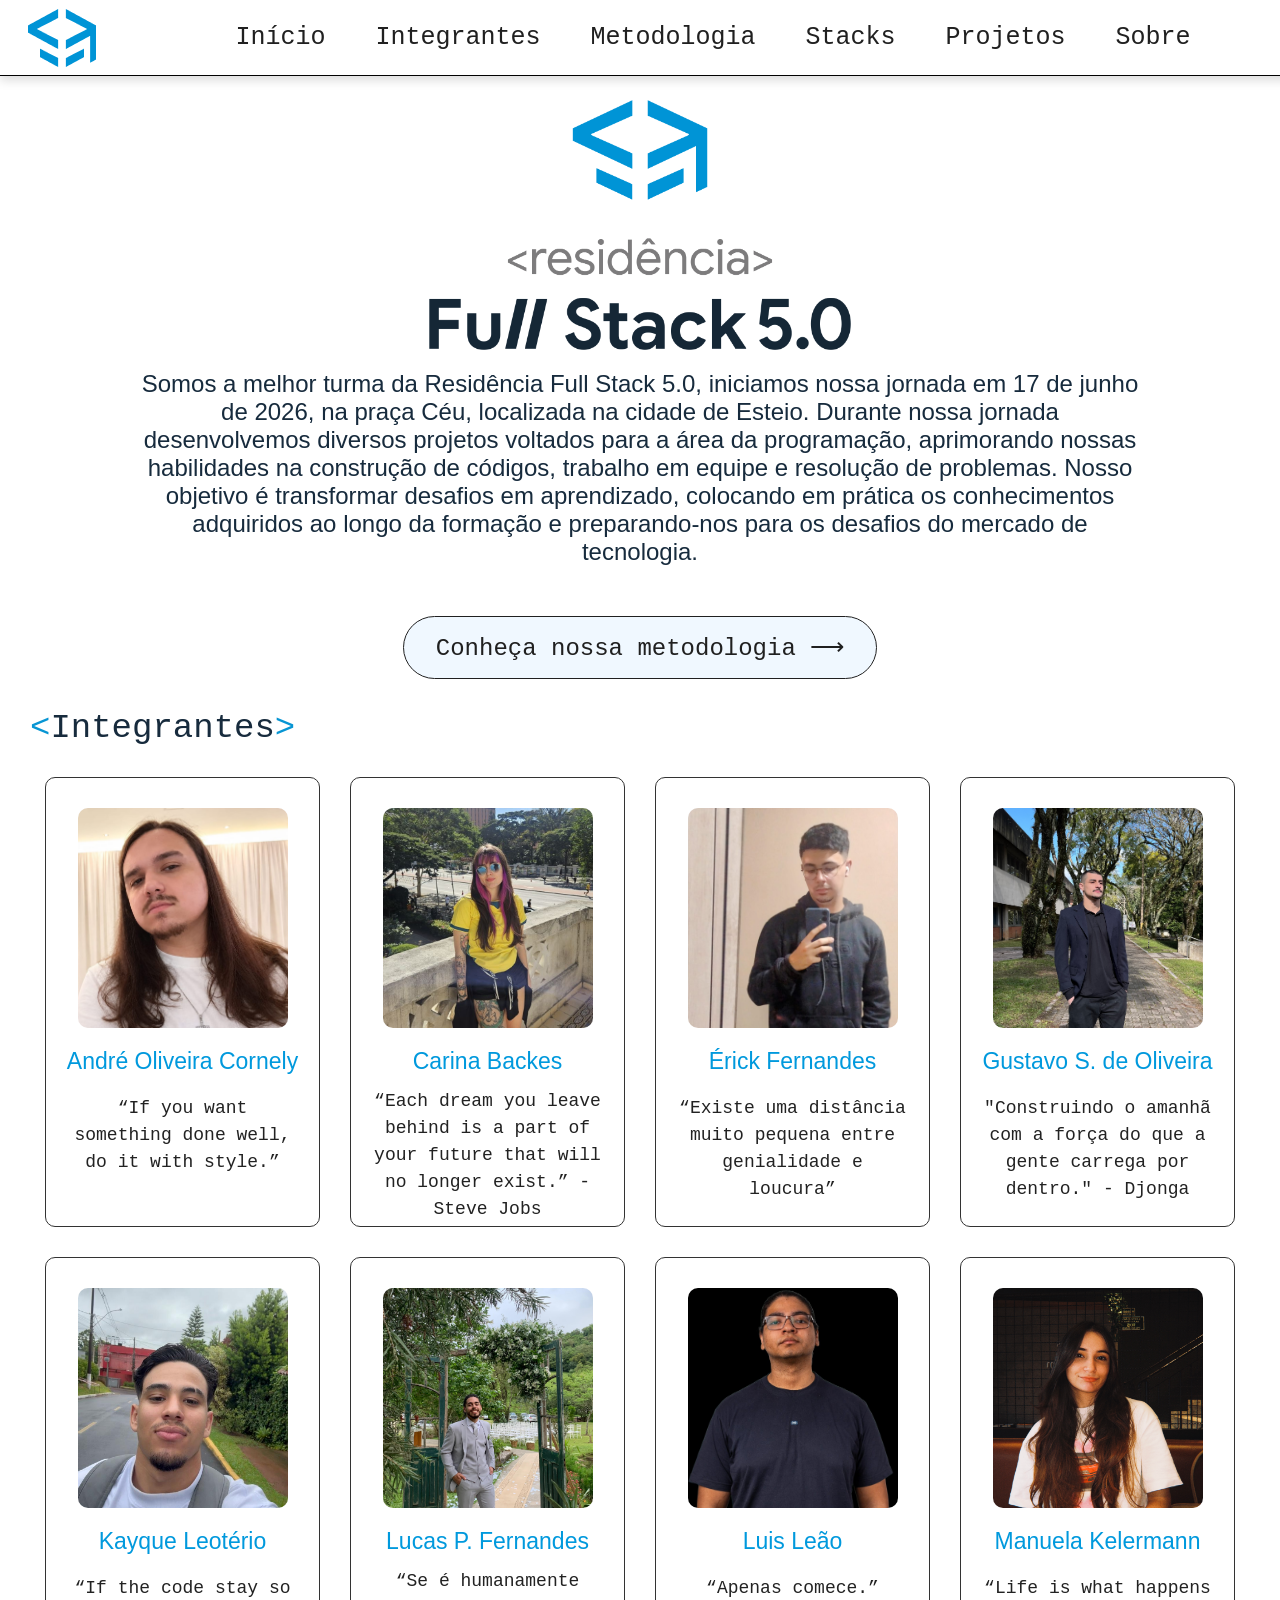
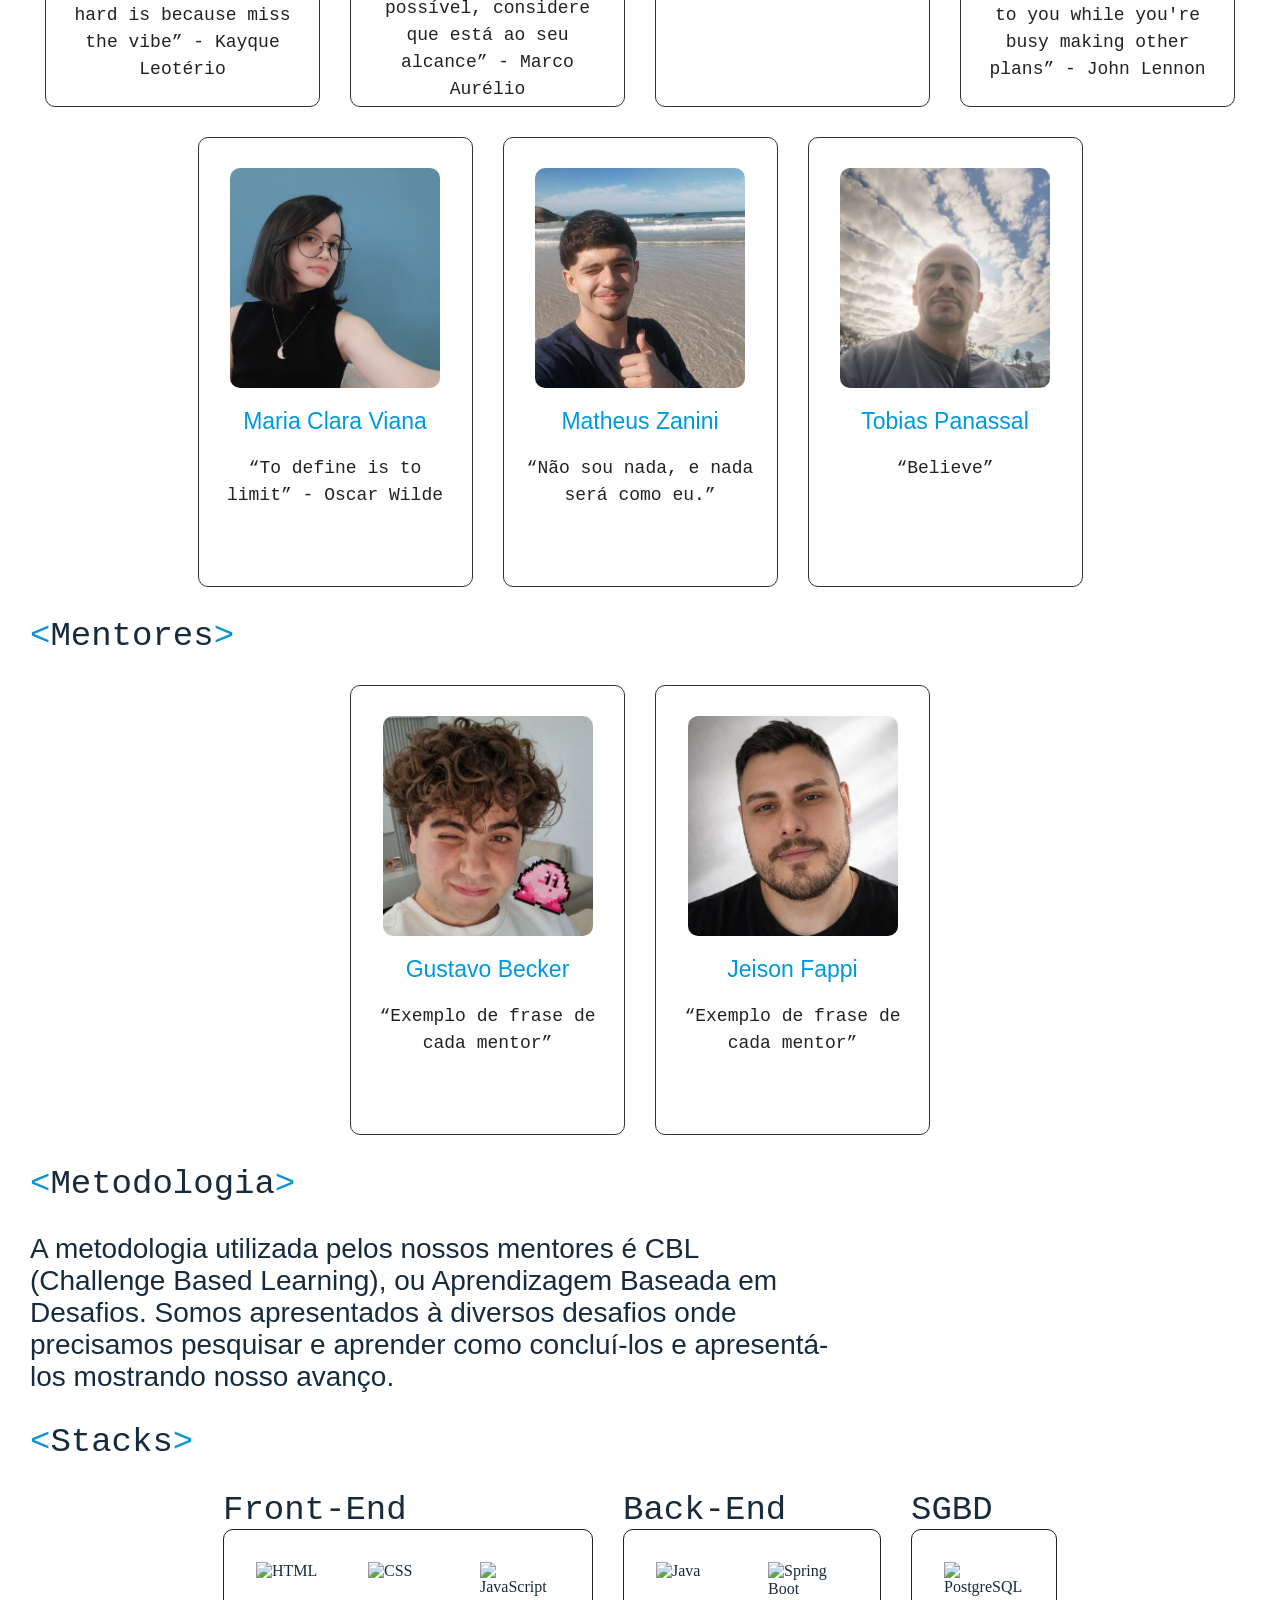
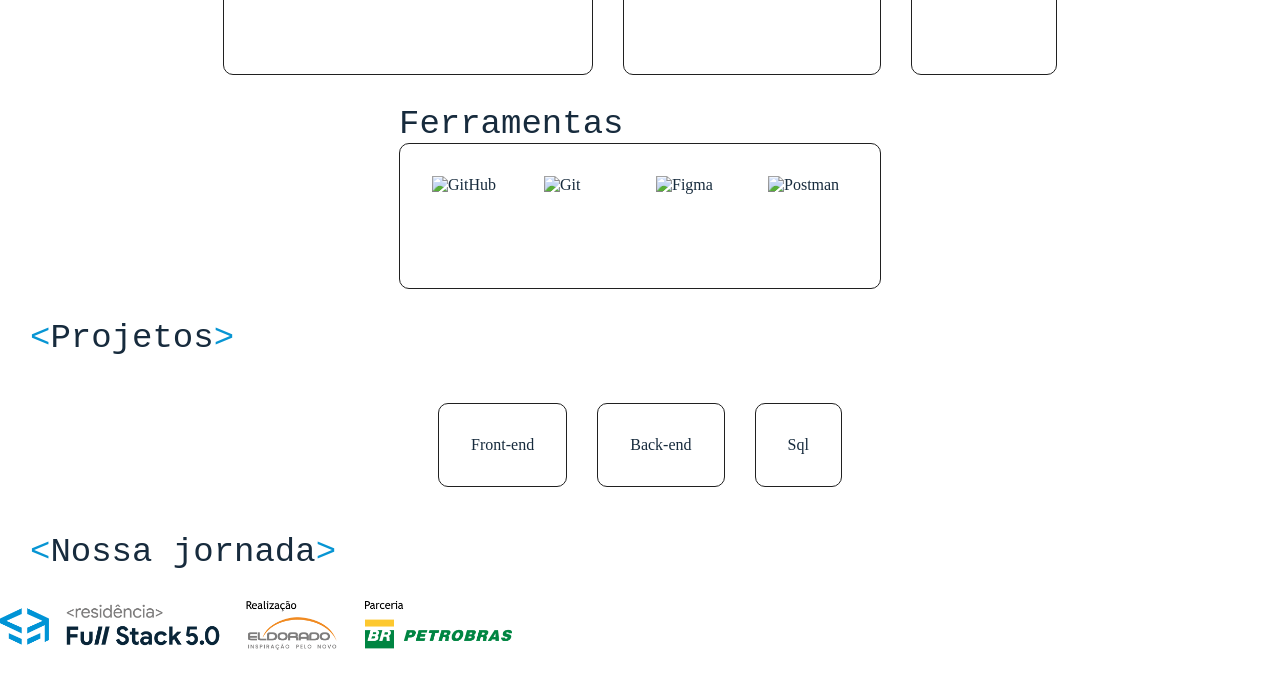
==== commit 2a51c2f2: "adicionando os últimos ajustes." ====
--- a/index.html
+++ b/index.html
@@ -91,18 +91,14 @@
                             </div>
 
                             <div class="modal-info">
-                                <h2> <span class="tag">&lt;</span>André Oliveira Cornely<span class="tag">&gt;</span>
-                                </h2>
-
-                                <p>
-                                    Sou apaixonado por tecnologia e desenvolvimento web. Gosto de transformar ideias em
-                                    aplicações funcionais, modernas e intuitivas, sempre buscando aprender e evoluir
-                                    minhas habilidades.
-                                </p>
-
-                                <div>
-                                    <a class="linkedin" href="https://www.linkedin.com/in/andrecornely/"
-                                        target="_blank">
+                                <h2> <span class="tag">&lt;</span>André Oliveira Cornely<span class="tag">&gt;</span></h2>
+
+                                <p>
+                                    Sou apaixonado por tecnologia e desenvolvimento web. Gosto de transformar ideias em aplicações funcionais, modernas e intuitivas, sempre buscando aprender e evoluir minhas habilidades.
+                                </p>
+
+                                <div>
+                                    <a class="linkedin" href="https://www.linkedin.com/in/andrecornely/" target="_blank">
                                         Ver Linkedin
                                     </a>
                                 </div>
@@ -121,8 +117,7 @@
                         <p class="nome">Carina Backes</p>
 
                         <p class="frase">
-                            “Each dream you leave behind is a part of your future that will no longer exist.” - Steve
-                            Jobs
+                            “Each dream you leave behind is a part of your future that will no longer exist.” - Steve Jobs
                         </p>
                     </div>
                 </label>
@@ -146,18 +141,11 @@
                                 <h2> <span class="tag">&lt;</span>Carina Backes<span class="tag">&gt;</span></h2>
 
                                 <p>
-                                    Olá! Me chamo Carina, tenho 26 anos e sou natural do Rio Grande do Sul. Concluí o
-                                    ensino médio na ETEP, com o curso técnico em informática em 2018. Atualmente, estou
-                                    cursando Sistemas de Informação na Unisinos e atuo nas áreas de tecnologia e
-                                    atendimento ao cliente a quase 10 anos. Sou uma desenvolvedora FullStack que
-                                    encontrou no design uma forma de unir criatividade e propósito. Possuo conhecimentos
-                                    em UI/UX Design, com experiência em prototipação, criação de fluxos de navegação,
-                                    design de interfaces e aplicação de princípios de usabilidade e Design Systems.
-                                </p>
-
-                                <div>
-                                    <a class="linkedin" href="https://www.linkedin.com/in/carina-backes-317617164/"
-                                        target="_blank">
+                                    Olá! Me chamo Carina, tenho 26 anos e sou natural do Rio Grande do Sul. Concluí o ensino médio na ETEP, com o curso técnico em informática em 2018. Atualmente, estou cursando Sistemas de Informação na Unisinos e atuo nas áreas de tecnologia e atendimento ao cliente a quase 10 anos. Sou uma desenvolvedora FullStack que encontrou no design uma forma de unir criatividade e propósito. Possuo conhecimentos em UI/UX Design, com experiência em prototipação, criação de fluxos de navegação, design de interfaces e aplicação de princípios de usabilidade e Design Systems. 
+                                </p>
+
+                                <div>
+                                    <a class="linkedin" href="https://www.linkedin.com/in/carina-backes-317617164/" target="_blank">
                                         Ver Linkedin
                                     </a>
                                 </div>
@@ -200,13 +188,11 @@
                                 <h2> <span class="tag">&lt;</span>Érick Fernandes<span class="tag">&gt;</span></h2>
 
                                 <p>
-                                    Jovem estudante apaixonado pela área da Tecnologia e buscando aprimorar minhas
-                                    habilidades de programador cada vez mais.
-                                </p>
-
-                                <div>
-                                    <a class="linkedin" href="https://www.linkedin.com/in/erickrodrigues06"
-                                        target="_blank">
+                                    Jovem estudante apaixonado pela área da Tecnologia e buscando aprimorar minhas habilidades de programador cada vez mais.
+                                </p>
+
+                                <div>
+                                    <a class="linkedin" href="https://www.linkedin.com/in/erickrodrigues06" target="_blank">
                                         Ver Linkedin
                                     </a>
                                 </div>
@@ -225,7 +211,7 @@
                         <p class="nome">Gustavo S. de Oliveira</p>
 
                         <p class="frase">
-                            "Construindo o amanhã com a força do que a gente carrega por dentro." - Djonga
+                            "Construindo o amanhã com a força do que a gente carrega por dentro." - Djonga 
                         </p>
                     </div>
                 </label>
@@ -246,19 +232,14 @@
                             </div>
 
                             <div class="modal-info">
-                                <h2> <span class="tag">&lt;</span>Gustavo S. de Oliveira<span class="tag">&gt;</span>
-                                </h2>
-
-                                <p>
-                                    Atualmente, estudante de engenharia de software e me desenvolvendo na programação,
-                                    migro da mecânica industrial para a área da tecnologia! Minha experiência na
-                                    mecânica me equipou com análise e resolução de problemas, unindo a vontade de
-                                    aprender, busco progredir a cada dia nesse campo.
-                                </p>
-
-                                <div>
-                                    <a class="linkedin" href="https://www.linkedin.com/in/oliveirasgustavo/"
-                                        target="_blank">
+                                <h2> <span class="tag">&lt;</span>Gustavo S. de Oliveira<span class="tag">&gt;</span></h2>
+
+                                <p>
+                                    Atualmente, estudante de engenharia de software e me desenvolvendo na programação, migro da mecânica industrial para a área da tecnologia! Minha experiência na mecânica me equipou com análise e resolução de problemas, unindo a vontade de aprender, busco progredir a cada dia nesse campo. 
+                                </p>
+
+                                <div>
+                                    <a class="linkedin" href="https://www.linkedin.com/in/oliveirasgustavo/" target="_blank">
                                         Ver Linkedin
                                     </a>
                                 </div>
@@ -277,7 +258,7 @@
                         <p class="nome">Kayque Leotério</p>
 
                         <p class="frase">
-                            “If the code stay so hard, is because miss the vibe” - Kayque Leotério
+                            “If the code stay so hard is because miss the vibe” - Kayque Leotério
                         </p>
                     </div>
                 </label>
@@ -301,23 +282,11 @@
                                 <h2> <span class="tag">&lt;</span>Kayque Leotério<span class="tag">&gt;</span></h2>
 
                                 <p>
-                                    Atualmente, curso ADS no IFSul,
-                                    faço parte da Geração Caldeira 2026 e Residência Full Stack 5.0,
-                                    onde venho construindo experiência no desenvolvimento de software.
-                                    Participei da Residência em TIC 55, atuando no projeto como desenvolvedor back-end e
-                                    banco de dados. Adquirindo assim experiência em Java, Spring Boot, APIs REST,
-                                    PostgreSQL, Postman, Git e GitHub, Scrum, modelagem de
-                                    dados e regras de negócio.
-                                    Que me permitiu compreender melhor o processo de
-                                    desenvolvimento de sistemas e perceber que programar vai muito além de escrever
-                                    código.
-
-
-                                </p>
-
-                                <div>
-                                    <a class="linkedin" href="https://www.linkedin.com/in/kayqueleoterio/"
-                                        target="_blank">
+                                    Atualmente faço ADS no IFsul e sou integrante no GC26 da trilha Java. Já trabalhei em projetos práticos, em sistemas envolvendo backend, banco de dados e regras de negócio na Residência em TIC55.
+                                </p>
+
+                                <div>
+                                    <a class="linkedin" href="https://www.linkedin.com/in/kayqueleoterio/" target="_blank">
                                         Ver Linkedin
                                     </a>
                                 </div>
@@ -360,14 +329,11 @@
                                 <h2> <span class="tag">&lt;</span>Lucas P. Fernandes<span class="tag">&gt;</span></h2>
 
                                 <p>
-                                    Sou rapaz que gosta de uma rotina ocupada, cursando faculdade de ciência e curso uma
-                                    residência Full Stack 5.0. Tenho um dos meus objetivos participar mais ativamente em
-                                    iniciações científicas, projetos e evoluindo na área.
-                                </p>
-
-                                <div>
-                                    <a class="linkedin" href="https://www.linkedin.com/in/lucas-pereira-fernandes/"
-                                        target="_blank">
+                                    Sou rapaz que gosta de uma rotina ocupada, cursando faculdade de ciência e curso uma residência Full Stack 5.0. Tenho um dos meus objetivos participar mais ativamente em iniciações científicas, projetos e evoluindo na área. 
+                                </p>
+
+                                <div>
+                                    <a class="linkedin" href="https://www.linkedin.com/in/lucas-pereira-fernandes/" target="_blank">
                                         Ver Linkedin
                                     </a>
                                 </div>
@@ -386,7 +352,7 @@
                         <p class="nome">Luis Leão</p>
 
                         <p class="frase">
-                            “Exemplo de frase de cada estudante”
+                            “Apenas comece.”
                         </p>
                     </div>
                 </label>
@@ -410,14 +376,11 @@
                                 <h2> <span class="tag">&lt;</span>Luis Leão<span class="tag">&gt;</span></h2>
 
                                 <p>
-                                    Desenvolvedor focado em engenharia de software e backend, apaixonado por tecnologia
-                                    e por transformar ideias em soluções. Estou em constante aprendizado e busco evoluir
-                                    tanto tecnicamente quanto na comunicação e liderança.
-                                </p>
-
-                                <div>
-                                    <a class="linkedin" href="https://www.linkedin.com/in/luisfele%C3%A3o/"
-                                        target="_blank">
+                                    Desenvolvedor focado em engenharia de software e backend, apaixonado por tecnologia e por transformar ideias em soluções. Estou em constante aprendizado e busco evoluir tanto tecnicamente quanto na comunicação e liderança.
+                                </p>
+
+                                <div>
+                                    <a class="linkedin" href="https://www.linkedin.com/in/luisfele%C3%A3o/" target="_blank">
                                         Ver Linkedin
                                     </a>
                                 </div>
@@ -460,15 +423,11 @@
                                 <h2> <span class="tag">&lt;</span>Manuela Kelermann<span class="tag">&gt;</span></h2>
 
                                 <p>
-                                    Sou uma jovem criativa que ama café e está sempre estudando algo novo. Amo estar
-                                    rodeada de pessoas e ouvir as histórias delas, ainda mais acompanhada de uma comida
-                                    boa. Sou fascinada por estudar assuntos como sociologia e epistemologia.
-                                </p>
-
-                                <div>
-                                    <a class="linkedin"
-                                        href="https://www.linkedin.com/in/manuela-kelermann-de-jesus-942031337/"
-                                        target="_blank">
+                                    Sou uma jovem criativa que ama café e está sempre estudando algo novo. Amo estar rodeada de pessoas e ouvir as histórias delas, ainda mais acompanhada de uma comida boa. Sou fascinada por estudar assuntos como sociologia e epistemologia.
+                                </p>
+
+                                <div>
+                                    <a class="linkedin" href="https://www.linkedin.com/in/manuela-kelermann-de-jesus-942031337/" target="_blank">
                                         Ver Linkedin
                                     </a>
                                 </div>
@@ -511,18 +470,13 @@
                                 <h2> <span class="tag">&lt;</span>Maria Clara Viana<span class="tag">&gt;</span></h2>
 
                                 <p>
-                                    Eu sou uma estudante de Análise e Desenvolvimento de Sistemas (ADS) apaixonada por
-                                    aprender coisas novas.
-                                    Apesar de ser uma pessoa mais reservada, valorizo muito a comunicação e o trabalho
-                                    em equipe. Sou organizada, proativa e versátil, e gosto de transformar cada
-                                    experiência em uma oportunidade para aprender, evoluir e descobrir novas
-                                    possibilidades.
-
-                                </p>
-
-                                <div>
-                                    <a class="linkedin" href="https://www.linkedin.com/in/maria-clara-bicca-viana/"
-                                        target="_blank">
+                                    Eu sou uma estudante de Análise e Desenvolvimento de Sistemas (ADS) apaixonada por aprender coisas novas.
+Apesar de ser uma pessoa mais reservada, valorizo muito a comunicação e o trabalho em equipe. Sou organizada, proativa e versátil, e gosto de transformar cada experiência em uma oportunidade para aprender, evoluir e descobrir novas possibilidades. 
+
+                                </p>
+
+                                <div>
+                                    <a class="linkedin" href="https://www.linkedin.com/in/maria-clara-bicca-viana/" target="_blank">
                                         Ver Linkedin
                                     </a>
                                 </div>
@@ -569,7 +523,7 @@
                                 </p>
 
                                 <div>
-                                    <a class="linkedin" href="https://www.linkedin.com/in/" target="_blank">
+                                    <a class="linkedin" href="https://www.linkedin.com/in/matheus-zanini-1a4b26436" target="_blank">
                                         Ver Linkedin
                                     </a>
                                 </div>
@@ -589,7 +543,7 @@
                         <p class="nome">Tobias Panassal</p>
 
                         <p class="frase">
-                            “Exemplo de frase de cada estudante”
+                            “Believe”
                         </p>
                     </div>
                 </label>
@@ -614,13 +568,11 @@
 
 
                                 <p>
-                                    Sou Tobias Panassal, estudante de Análise e Desenvolvimento de Sistemas, atualmente
-                                    construindo minha transição profissional para a área de tecnologia.
-                                </p>
-
-                                <div>
-                                    <a class="linkedin" href="https://www.linkedin.com/in/tobias-panassal-bab899a5?utm"
-                                        target="_blank">
+                                    Sou Tobias Panassal, estudante de Análise e Desenvolvimento de Sistemas, atualmente construindo minha transição profissional para a área de tecnologia.
+                                </p>
+
+                                <div>
+                                    <a class="linkedin" href="https://www.linkedin.com/in/tobias-panassal-bab899a5?utm" target="_blank">
                                         Ver Linkedin
                                     </a>
                                 </div>
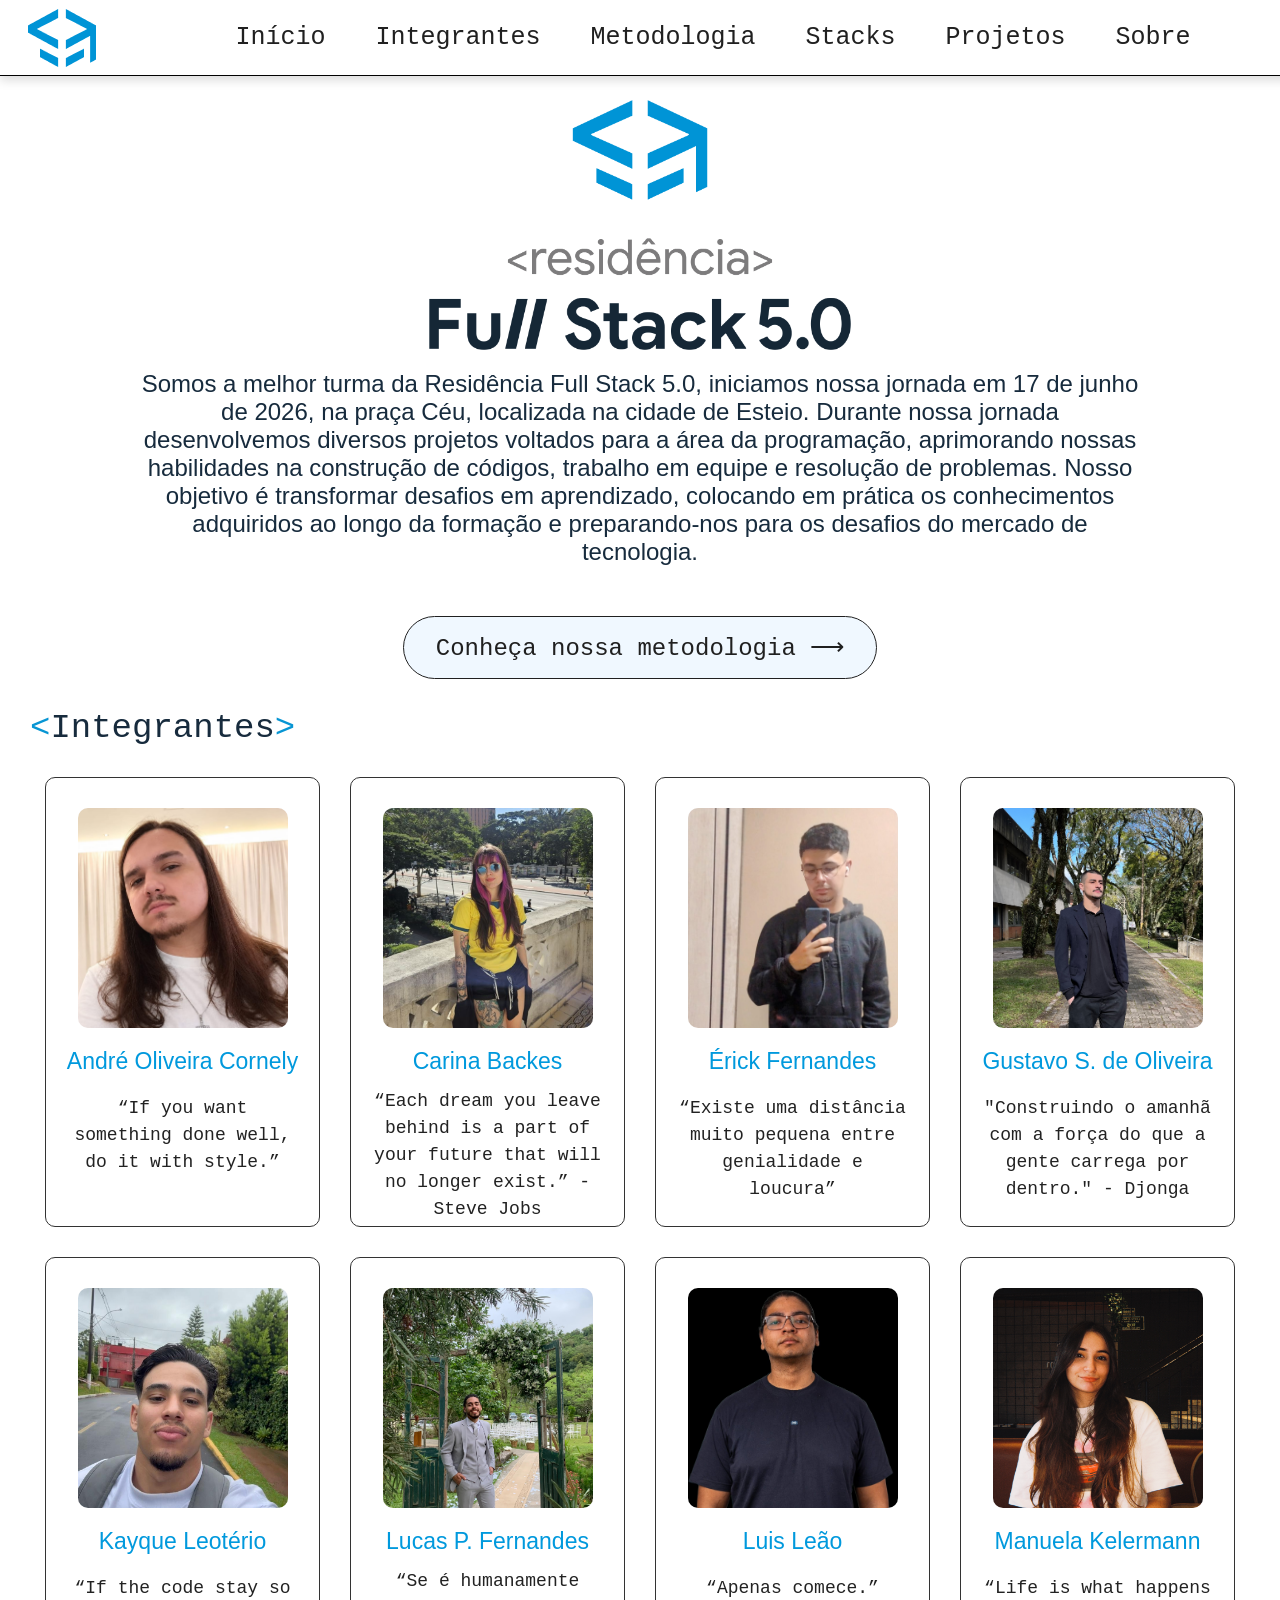
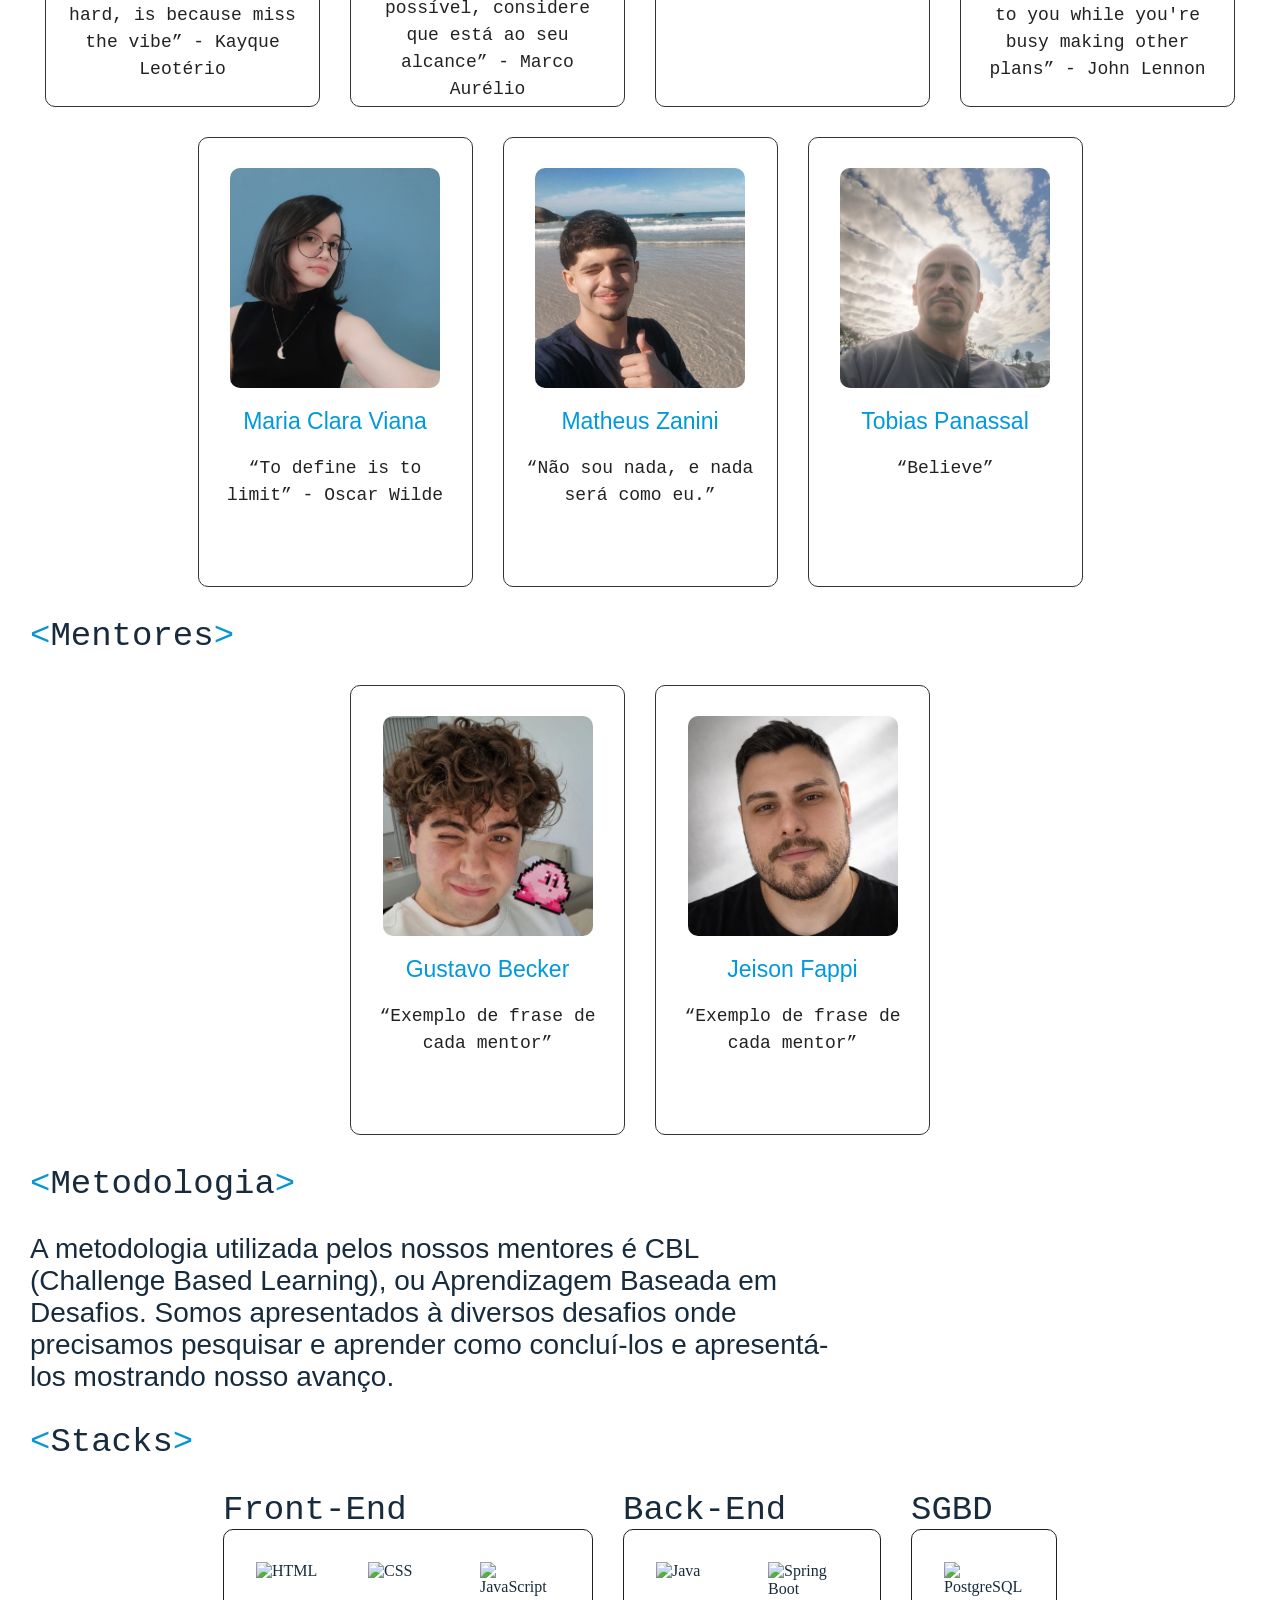
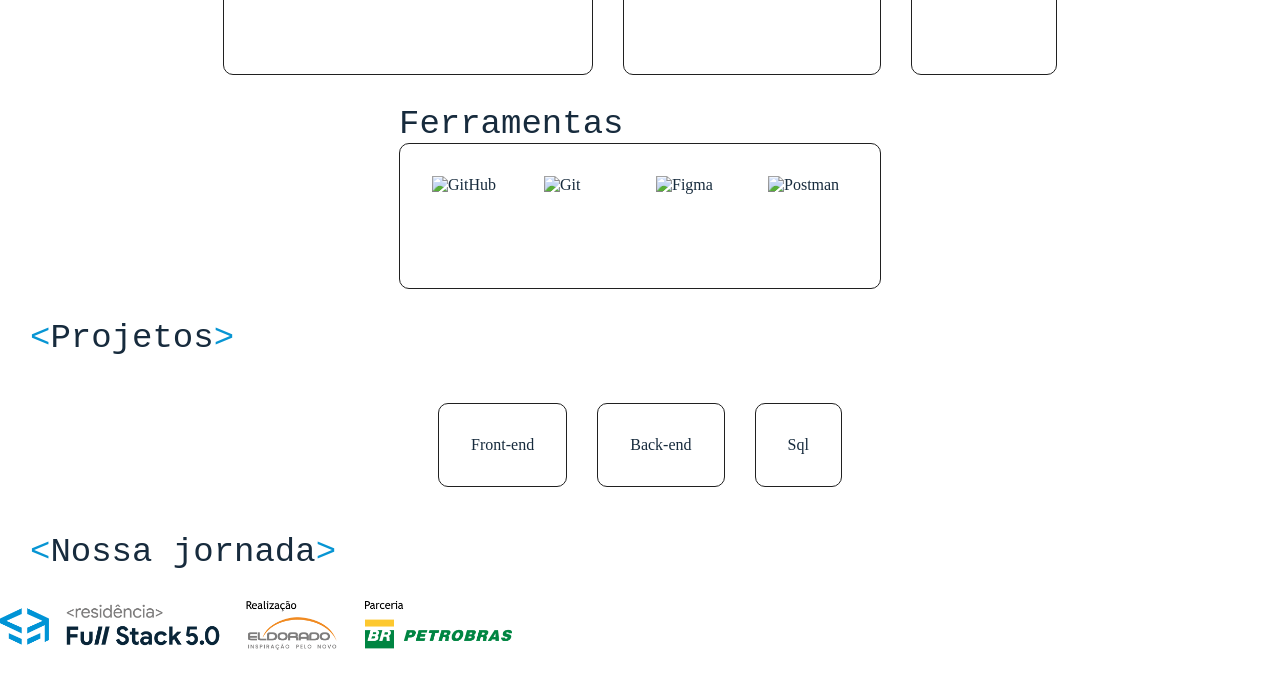
==== commit 2f2d73ff: "Merge branch 'main' of https://github.com/Residencia-Full-Stack-5-0-SQE1/LandingPage" ====
--- a/index.html
+++ b/index.html
@@ -91,14 +91,18 @@
                             </div>
 
                             <div class="modal-info">
-                                <h2> <span class="tag">&lt;</span>André Oliveira Cornely<span class="tag">&gt;</span></h2>
-
-                                <p>
-                                    Sou apaixonado por tecnologia e desenvolvimento web. Gosto de transformar ideias em aplicações funcionais, modernas e intuitivas, sempre buscando aprender e evoluir minhas habilidades.
-                                </p>
-
-                                <div>
-                                    <a class="linkedin" href="https://www.linkedin.com/in/andrecornely/" target="_blank">
+                                <h2> <span class="tag">&lt;</span>André Oliveira Cornely<span class="tag">&gt;</span>
+                                </h2>
+
+                                <p>
+                                    Sou apaixonado por tecnologia e desenvolvimento web. Gosto de transformar ideias em
+                                    aplicações funcionais, modernas e intuitivas, sempre buscando aprender e evoluir
+                                    minhas habilidades.
+                                </p>
+
+                                <div>
+                                    <a class="linkedin" href="https://www.linkedin.com/in/andrecornely/"
+                                        target="_blank">
                                         Ver Linkedin
                                     </a>
                                 </div>
@@ -117,7 +121,8 @@
                         <p class="nome">Carina Backes</p>
 
                         <p class="frase">
-                            “Each dream you leave behind is a part of your future that will no longer exist.” - Steve Jobs
+                            “Each dream you leave behind is a part of your future that will no longer exist.” - Steve
+                            Jobs
                         </p>
                     </div>
                 </label>
@@ -141,11 +146,18 @@
                                 <h2> <span class="tag">&lt;</span>Carina Backes<span class="tag">&gt;</span></h2>
 
                                 <p>
-                                    Olá! Me chamo Carina, tenho 26 anos e sou natural do Rio Grande do Sul. Concluí o ensino médio na ETEP, com o curso técnico em informática em 2018. Atualmente, estou cursando Sistemas de Informação na Unisinos e atuo nas áreas de tecnologia e atendimento ao cliente a quase 10 anos. Sou uma desenvolvedora FullStack que encontrou no design uma forma de unir criatividade e propósito. Possuo conhecimentos em UI/UX Design, com experiência em prototipação, criação de fluxos de navegação, design de interfaces e aplicação de princípios de usabilidade e Design Systems. 
-                                </p>
-
-                                <div>
-                                    <a class="linkedin" href="https://www.linkedin.com/in/carina-backes-317617164/" target="_blank">
+                                    Olá! Me chamo Carina, tenho 26 anos e sou natural do Rio Grande do Sul. Concluí o
+                                    ensino médio na ETEP, com o curso técnico em informática em 2018. Atualmente, estou
+                                    cursando Sistemas de Informação na Unisinos e atuo nas áreas de tecnologia e
+                                    atendimento ao cliente a quase 10 anos. Sou uma desenvolvedora FullStack que
+                                    encontrou no design uma forma de unir criatividade e propósito. Possuo conhecimentos
+                                    em UI/UX Design, com experiência em prototipação, criação de fluxos de navegação,
+                                    design de interfaces e aplicação de princípios de usabilidade e Design Systems.
+                                </p>
+
+                                <div>
+                                    <a class="linkedin" href="https://www.linkedin.com/in/carina-backes-317617164/"
+                                        target="_blank">
                                         Ver Linkedin
                                     </a>
                                 </div>
@@ -188,11 +200,13 @@
                                 <h2> <span class="tag">&lt;</span>Érick Fernandes<span class="tag">&gt;</span></h2>
 
                                 <p>
-                                    Jovem estudante apaixonado pela área da Tecnologia e buscando aprimorar minhas habilidades de programador cada vez mais.
-                                </p>
-
-                                <div>
-                                    <a class="linkedin" href="https://www.linkedin.com/in/erickrodrigues06" target="_blank">
+                                    Jovem estudante apaixonado pela área da Tecnologia e buscando aprimorar minhas
+                                    habilidades de programador cada vez mais.
+                                </p>
+
+                                <div>
+                                    <a class="linkedin" href="https://www.linkedin.com/in/erickrodrigues06"
+                                        target="_blank">
                                         Ver Linkedin
                                     </a>
                                 </div>
@@ -211,7 +225,7 @@
                         <p class="nome">Gustavo S. de Oliveira</p>
 
                         <p class="frase">
-                            "Construindo o amanhã com a força do que a gente carrega por dentro." - Djonga 
+                            "Construindo o amanhã com a força do que a gente carrega por dentro." - Djonga
                         </p>
                     </div>
                 </label>
@@ -232,14 +246,19 @@
                             </div>
 
                             <div class="modal-info">
-                                <h2> <span class="tag">&lt;</span>Gustavo S. de Oliveira<span class="tag">&gt;</span></h2>
-
-                                <p>
-                                    Atualmente, estudante de engenharia de software e me desenvolvendo na programação, migro da mecânica industrial para a área da tecnologia! Minha experiência na mecânica me equipou com análise e resolução de problemas, unindo a vontade de aprender, busco progredir a cada dia nesse campo. 
-                                </p>
-
-                                <div>
-                                    <a class="linkedin" href="https://www.linkedin.com/in/oliveirasgustavo/" target="_blank">
+                                <h2> <span class="tag">&lt;</span>Gustavo S. de Oliveira<span class="tag">&gt;</span>
+                                </h2>
+
+                                <p>
+                                    Atualmente, estudante de engenharia de software e me desenvolvendo na programação,
+                                    migro da mecânica industrial para a área da tecnologia! Minha experiência na
+                                    mecânica me equipou com análise e resolução de problemas, unindo a vontade de
+                                    aprender, busco progredir a cada dia nesse campo.
+                                </p>
+
+                                <div>
+                                    <a class="linkedin" href="https://www.linkedin.com/in/oliveirasgustavo/"
+                                        target="_blank">
                                         Ver Linkedin
                                     </a>
                                 </div>
@@ -258,7 +277,7 @@
                         <p class="nome">Kayque Leotério</p>
 
                         <p class="frase">
-                            “If the code stay so hard is because miss the vibe” - Kayque Leotério
+                            “If the code stay so hard, is because miss the vibe” - Kayque Leotério
                         </p>
                     </div>
                 </label>
@@ -282,11 +301,23 @@
                                 <h2> <span class="tag">&lt;</span>Kayque Leotério<span class="tag">&gt;</span></h2>
 
                                 <p>
-                                    Atualmente faço ADS no IFsul e sou integrante no GC26 da trilha Java. Já trabalhei em projetos práticos, em sistemas envolvendo backend, banco de dados e regras de negócio na Residência em TIC55.
-                                </p>
-
-                                <div>
-                                    <a class="linkedin" href="https://www.linkedin.com/in/kayqueleoterio/" target="_blank">
+                                    Atualmente, curso ADS no IFSul,
+                                    faço parte da Geração Caldeira 2026 e Residência Full Stack 5.0,
+                                    onde venho construindo experiência no desenvolvimento de software.
+                                    Participei da Residência em TIC 55, atuando no projeto como desenvolvedor back-end e
+                                    banco de dados. Adquirindo assim experiência em Java, Spring Boot, APIs REST,
+                                    PostgreSQL, Postman, Git e GitHub, Scrum, modelagem de
+                                    dados e regras de negócio.
+                                    Que me permitiu compreender melhor o processo de
+                                    desenvolvimento de sistemas e perceber que programar vai muito além de escrever
+                                    código.
+
+
+                                </p>
+
+                                <div>
+                                    <a class="linkedin" href="https://www.linkedin.com/in/kayqueleoterio/"
+                                        target="_blank">
                                         Ver Linkedin
                                     </a>
                                 </div>
@@ -329,11 +360,14 @@
                                 <h2> <span class="tag">&lt;</span>Lucas P. Fernandes<span class="tag">&gt;</span></h2>
 
                                 <p>
-                                    Sou rapaz que gosta de uma rotina ocupada, cursando faculdade de ciência e curso uma residência Full Stack 5.0. Tenho um dos meus objetivos participar mais ativamente em iniciações científicas, projetos e evoluindo na área. 
-                                </p>
-
-                                <div>
-                                    <a class="linkedin" href="https://www.linkedin.com/in/lucas-pereira-fernandes/" target="_blank">
+                                    Sou rapaz que gosta de uma rotina ocupada, cursando faculdade de ciência e curso uma
+                                    residência Full Stack 5.0. Tenho um dos meus objetivos participar mais ativamente em
+                                    iniciações científicas, projetos e evoluindo na área.
+                                </p>
+
+                                <div>
+                                    <a class="linkedin" href="https://www.linkedin.com/in/lucas-pereira-fernandes/"
+                                        target="_blank">
                                         Ver Linkedin
                                     </a>
                                 </div>
@@ -376,11 +410,14 @@
                                 <h2> <span class="tag">&lt;</span>Luis Leão<span class="tag">&gt;</span></h2>
 
                                 <p>
-                                    Desenvolvedor focado em engenharia de software e backend, apaixonado por tecnologia e por transformar ideias em soluções. Estou em constante aprendizado e busco evoluir tanto tecnicamente quanto na comunicação e liderança.
-                                </p>
-
-                                <div>
-                                    <a class="linkedin" href="https://www.linkedin.com/in/luisfele%C3%A3o/" target="_blank">
+                                    Desenvolvedor focado em engenharia de software e backend, apaixonado por tecnologia
+                                    e por transformar ideias em soluções. Estou em constante aprendizado e busco evoluir
+                                    tanto tecnicamente quanto na comunicação e liderança.
+                                </p>
+
+                                <div>
+                                    <a class="linkedin" href="https://www.linkedin.com/in/luisfele%C3%A3o/"
+                                        target="_blank">
                                         Ver Linkedin
                                     </a>
                                 </div>
@@ -423,11 +460,15 @@
                                 <h2> <span class="tag">&lt;</span>Manuela Kelermann<span class="tag">&gt;</span></h2>
 
                                 <p>
-                                    Sou uma jovem criativa que ama café e está sempre estudando algo novo. Amo estar rodeada de pessoas e ouvir as histórias delas, ainda mais acompanhada de uma comida boa. Sou fascinada por estudar assuntos como sociologia e epistemologia.
-                                </p>
-
-                                <div>
-                                    <a class="linkedin" href="https://www.linkedin.com/in/manuela-kelermann-de-jesus-942031337/" target="_blank">
+                                    Sou uma jovem criativa que ama café e está sempre estudando algo novo. Amo estar
+                                    rodeada de pessoas e ouvir as histórias delas, ainda mais acompanhada de uma comida
+                                    boa. Sou fascinada por estudar assuntos como sociologia e epistemologia.
+                                </p>
+
+                                <div>
+                                    <a class="linkedin"
+                                        href="https://www.linkedin.com/in/manuela-kelermann-de-jesus-942031337/"
+                                        target="_blank">
                                         Ver Linkedin
                                     </a>
                                 </div>
@@ -470,13 +511,18 @@
                                 <h2> <span class="tag">&lt;</span>Maria Clara Viana<span class="tag">&gt;</span></h2>
 
                                 <p>
-                                    Eu sou uma estudante de Análise e Desenvolvimento de Sistemas (ADS) apaixonada por aprender coisas novas.
-Apesar de ser uma pessoa mais reservada, valorizo muito a comunicação e o trabalho em equipe. Sou organizada, proativa e versátil, e gosto de transformar cada experiência em uma oportunidade para aprender, evoluir e descobrir novas possibilidades. 
-
-                                </p>
-
-                                <div>
-                                    <a class="linkedin" href="https://www.linkedin.com/in/maria-clara-bicca-viana/" target="_blank">
+                                    Eu sou uma estudante de Análise e Desenvolvimento de Sistemas (ADS) apaixonada por
+                                    aprender coisas novas.
+                                    Apesar de ser uma pessoa mais reservada, valorizo muito a comunicação e o trabalho
+                                    em equipe. Sou organizada, proativa e versátil, e gosto de transformar cada
+                                    experiência em uma oportunidade para aprender, evoluir e descobrir novas
+                                    possibilidades.
+
+                                </p>
+
+                                <div>
+                                    <a class="linkedin" href="https://www.linkedin.com/in/maria-clara-bicca-viana/"
+                                        target="_blank">
                                         Ver Linkedin
                                     </a>
                                 </div>
@@ -568,11 +614,13 @@
 
 
                                 <p>
-                                    Sou Tobias Panassal, estudante de Análise e Desenvolvimento de Sistemas, atualmente construindo minha transição profissional para a área de tecnologia.
-                                </p>
-
-                                <div>
-                                    <a class="linkedin" href="https://www.linkedin.com/in/tobias-panassal-bab899a5?utm" target="_blank">
+                                    Sou Tobias Panassal, estudante de Análise e Desenvolvimento de Sistemas, atualmente
+                                    construindo minha transição profissional para a área de tecnologia.
+                                </p>
+
+                                <div>
+                                    <a class="linkedin" href="https://www.linkedin.com/in/tobias-panassal-bab899a5?utm"
+                                        target="_blank">
                                         Ver Linkedin
                                     </a>
                                 </div>
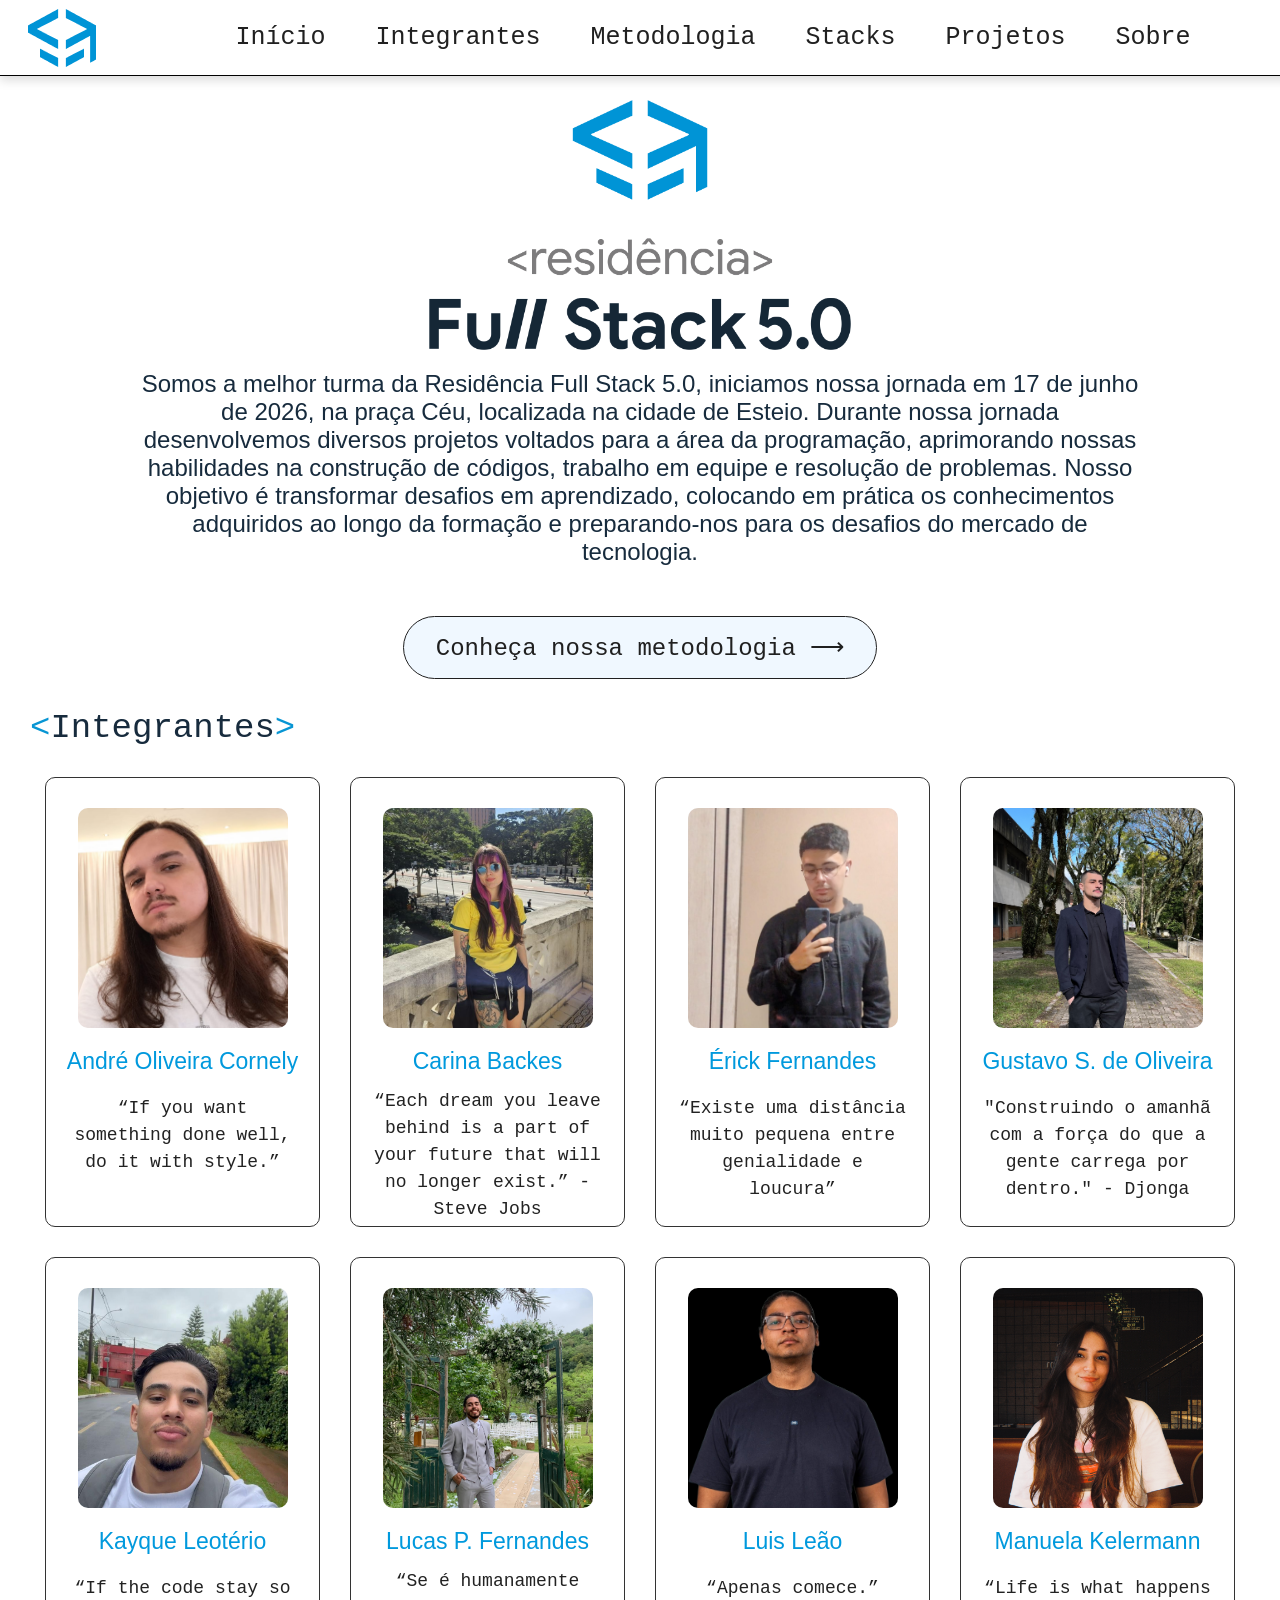
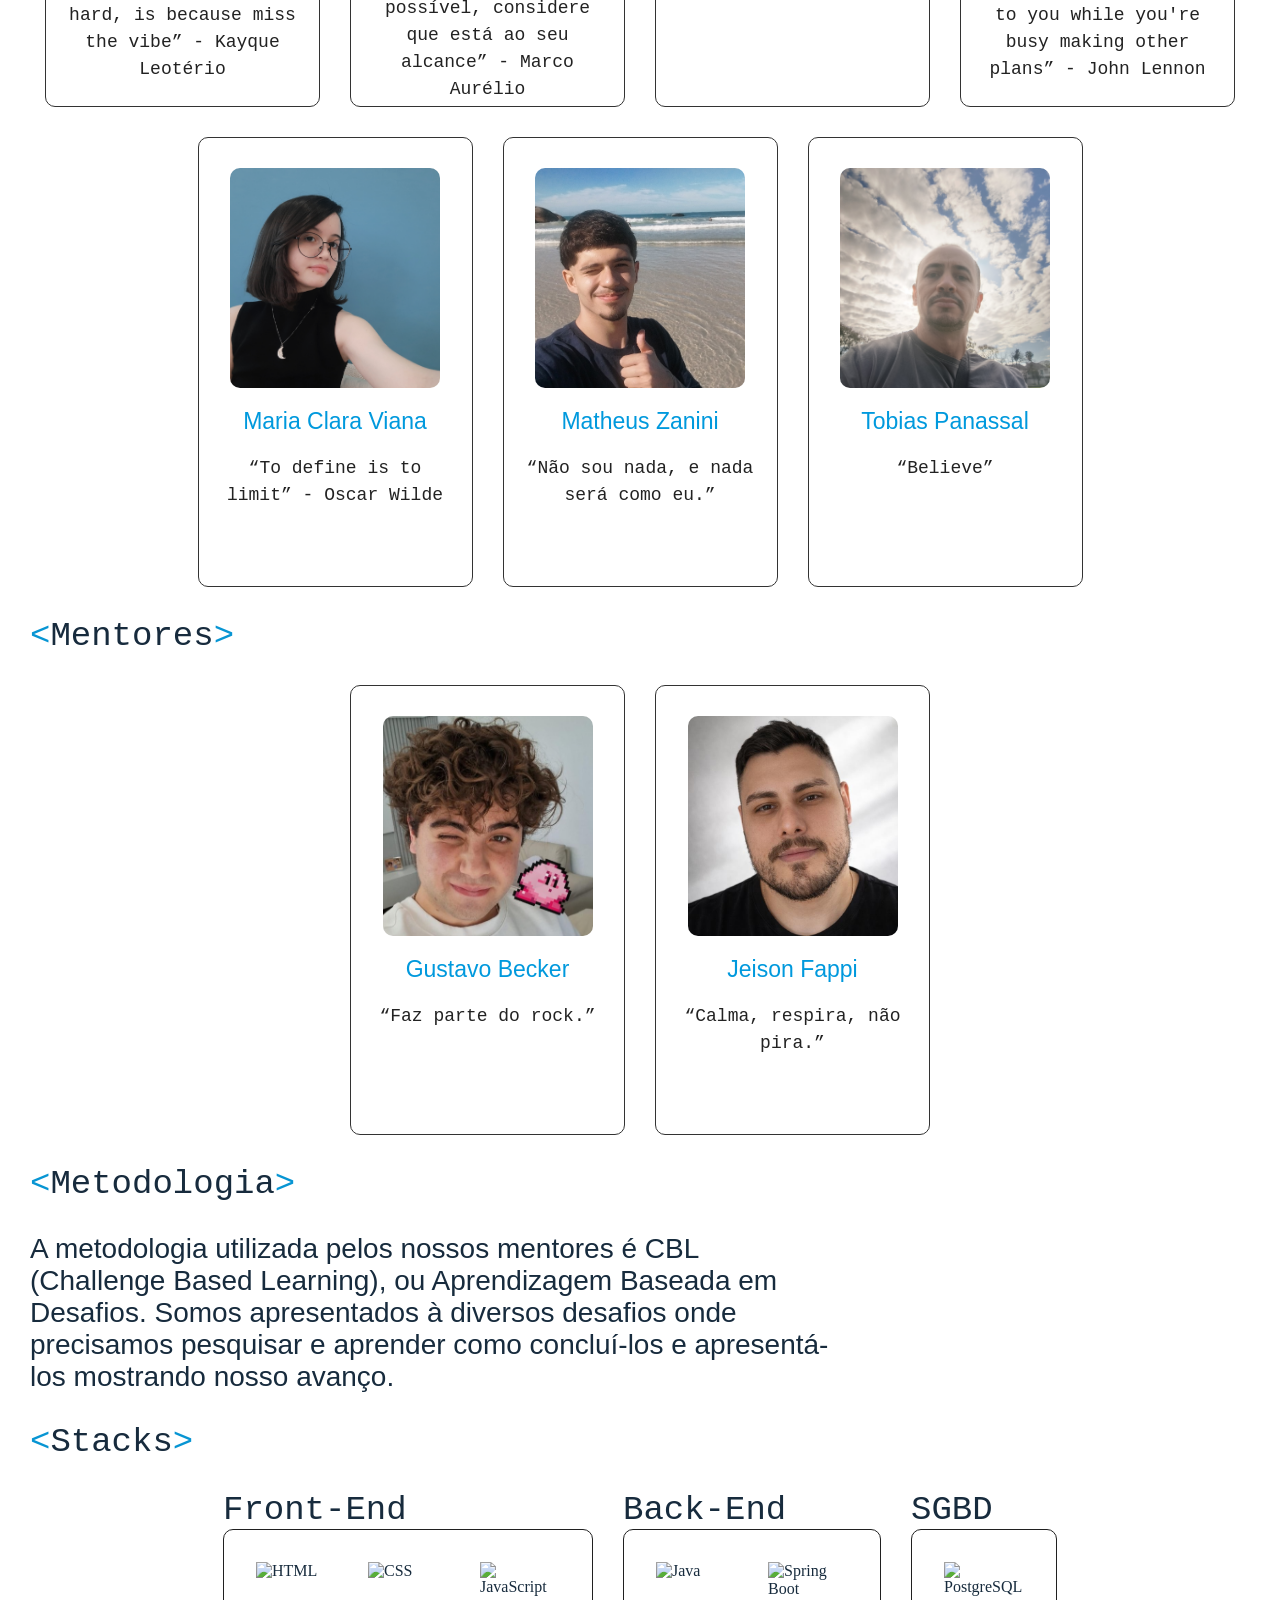
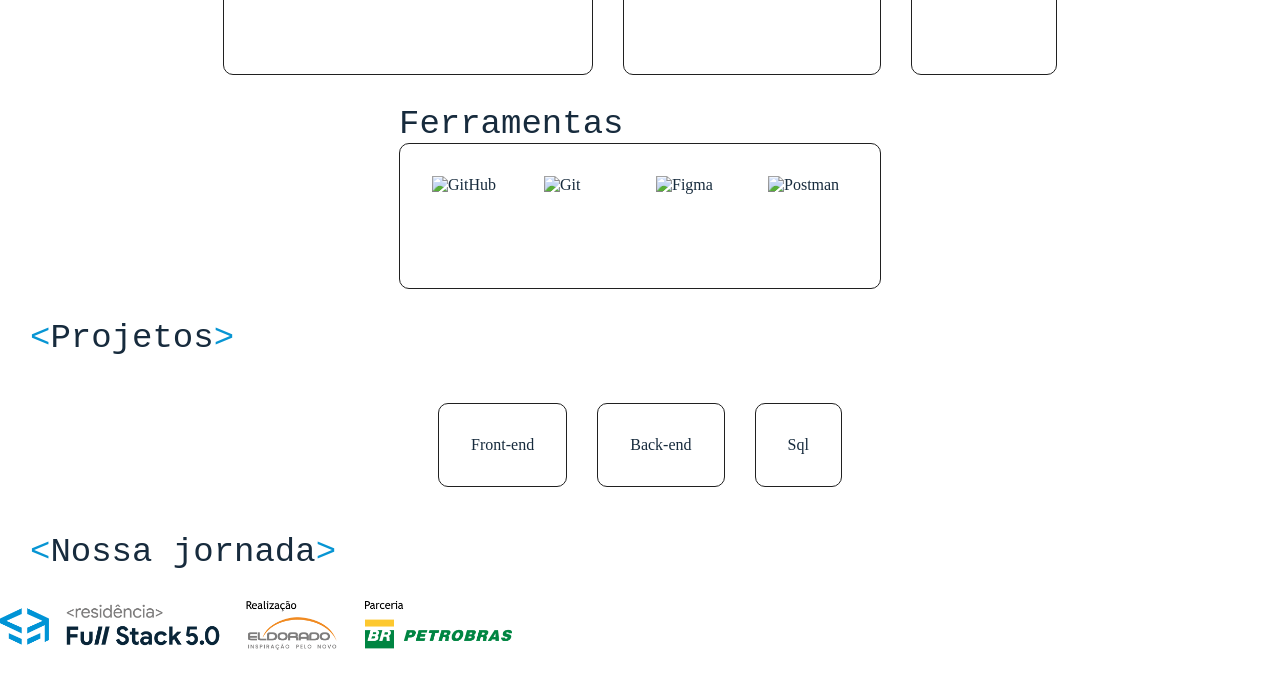
==== commit eafb099e: "Adicionando as informações dos mentores." ====
--- a/index.html
+++ b/index.html
@@ -649,7 +649,7 @@
                         <p class="nome">Gustavo Becker</p>
 
                         <p class="frase">
-                            “Exemplo de frase de cada mentor”
+                            “Faz parte do rock.”
                         </p>
                     </div>
                 </label>
@@ -674,14 +674,14 @@
 
 
                                 <p>
-                                    Texto falando sobre a pessoa...
-                                    sladmalksdjaskdjoaskdhoaisndfakfio ho hioawdh iauedh aiwu dhwjid hwuidawiud awiud
-                                    gadiuqw udg qwiuhqwui gqiudgqeydg we87f wefuyweg fywr f8ywgf8wy ywer87fwe87f twef
-                                    wigrwegyue yrgiyre gywre 8ywrg8wer y8ywg 9wurgh ewri9ugheriu eru
-                                </p>
-
-                                <div>
-                                    <a class="linkedin" href="https://www.linkedin.com/in/" target="_blank">
+                                    Olá! Meu nome é Gustavo Becker, sou estudante de Licenciatura em Matemática na Universidade Federal do Rio Grande do Sul (UFRGS) 
+                                    e de Análise e Desenvolvimento de Sistemas na Universidade do Vale do Rio dos Sinos (UNISINOS); Técnico em Eletrônica pela Fundação 
+                                    Liberato; e Alumni de programação Java pelo programa Geração Caldeira 2025, onde desenvolvi grande interesse 
+                                    por matemática, tecnologia, inovação e cultura.
+                                </p>
+
+                                <div>
+                                    <a class="linkedin" href="https://www.linkedin.com/in/gustavohenriquebecker/" target="_blank">
                                         Ver Linkedin
                                     </a>
                                 </div>
@@ -700,7 +700,7 @@
                         <p class="nome">Jeison Fappi</p>
 
                         <p class="frase">
-                            “Exemplo de frase de cada mentor”
+                            “Calma, respira, não pira.”
                         </p>
                     </div>
                 </label>
@@ -725,10 +725,10 @@
 
 
                                 <p>
-                                    Texto falando sobre a pessoa...
-                                    sladmalksdjaskdjoaskdhoaisndfakfio ho hioawdh iauedh aiwu dhwjid hwuidawiud awiud
-                                    gadiuqw udg qwiuhqwui gqiudgqeydg we87f wefuyweg fywr f8ywgf8wy ywer87fwe87f twef
-                                    wigrwegyue yrgiyre gywre 8ywrg8wer y8ywg 9wurgh ewri9ugheriu eru
+                                    Sou um entusiasta apaixonado por tecnologia, sempre em busca de novos desafios e oportunidades de aprendizado. 
+                                    Tenho 2 ano de experiência em desenvolvimento de software, onde trabalhei principalmente com a linguagem Java, 
+                                    utilizando frameworks como Spring Boot e JPA, além de realizar testes unitários com JUnit. Também adquiri conhecimento 
+                                    em bancos de dados Oracle e PL/SQL.
                                 </p>
 
                                 <div>
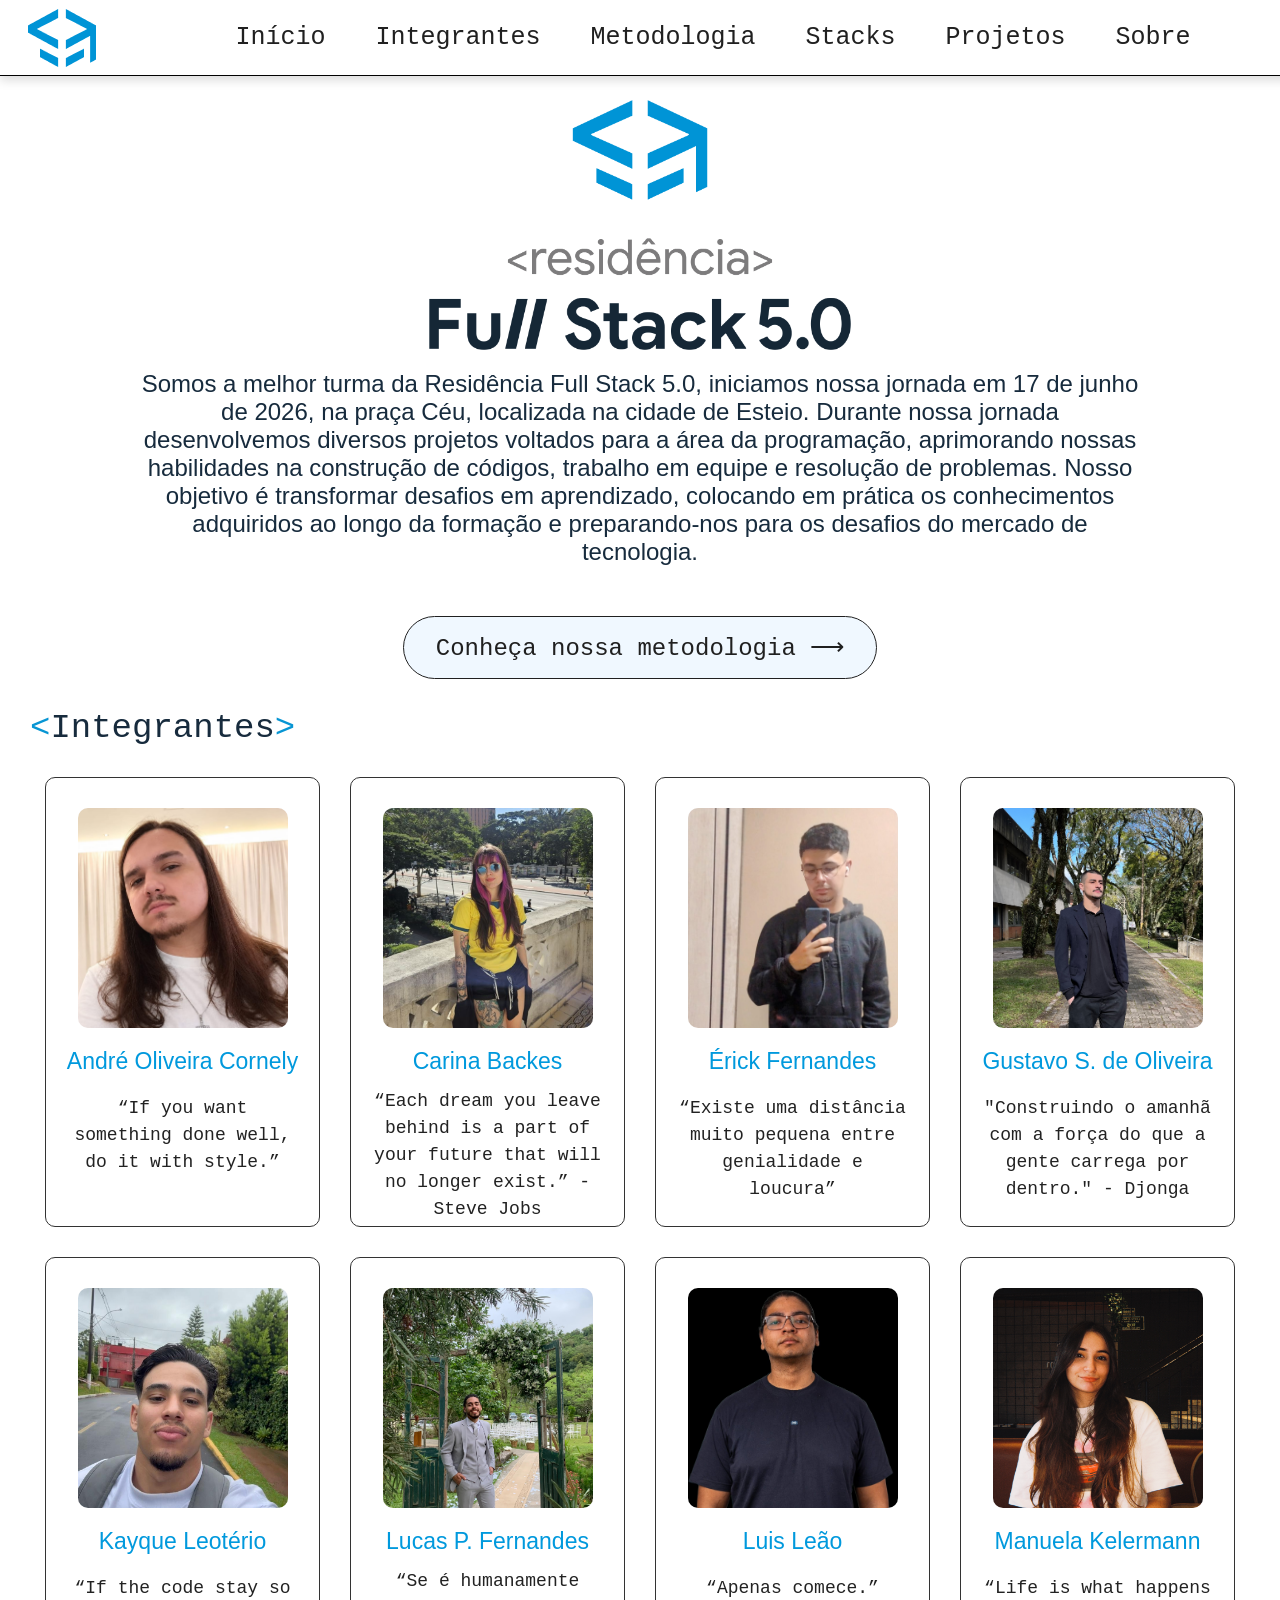
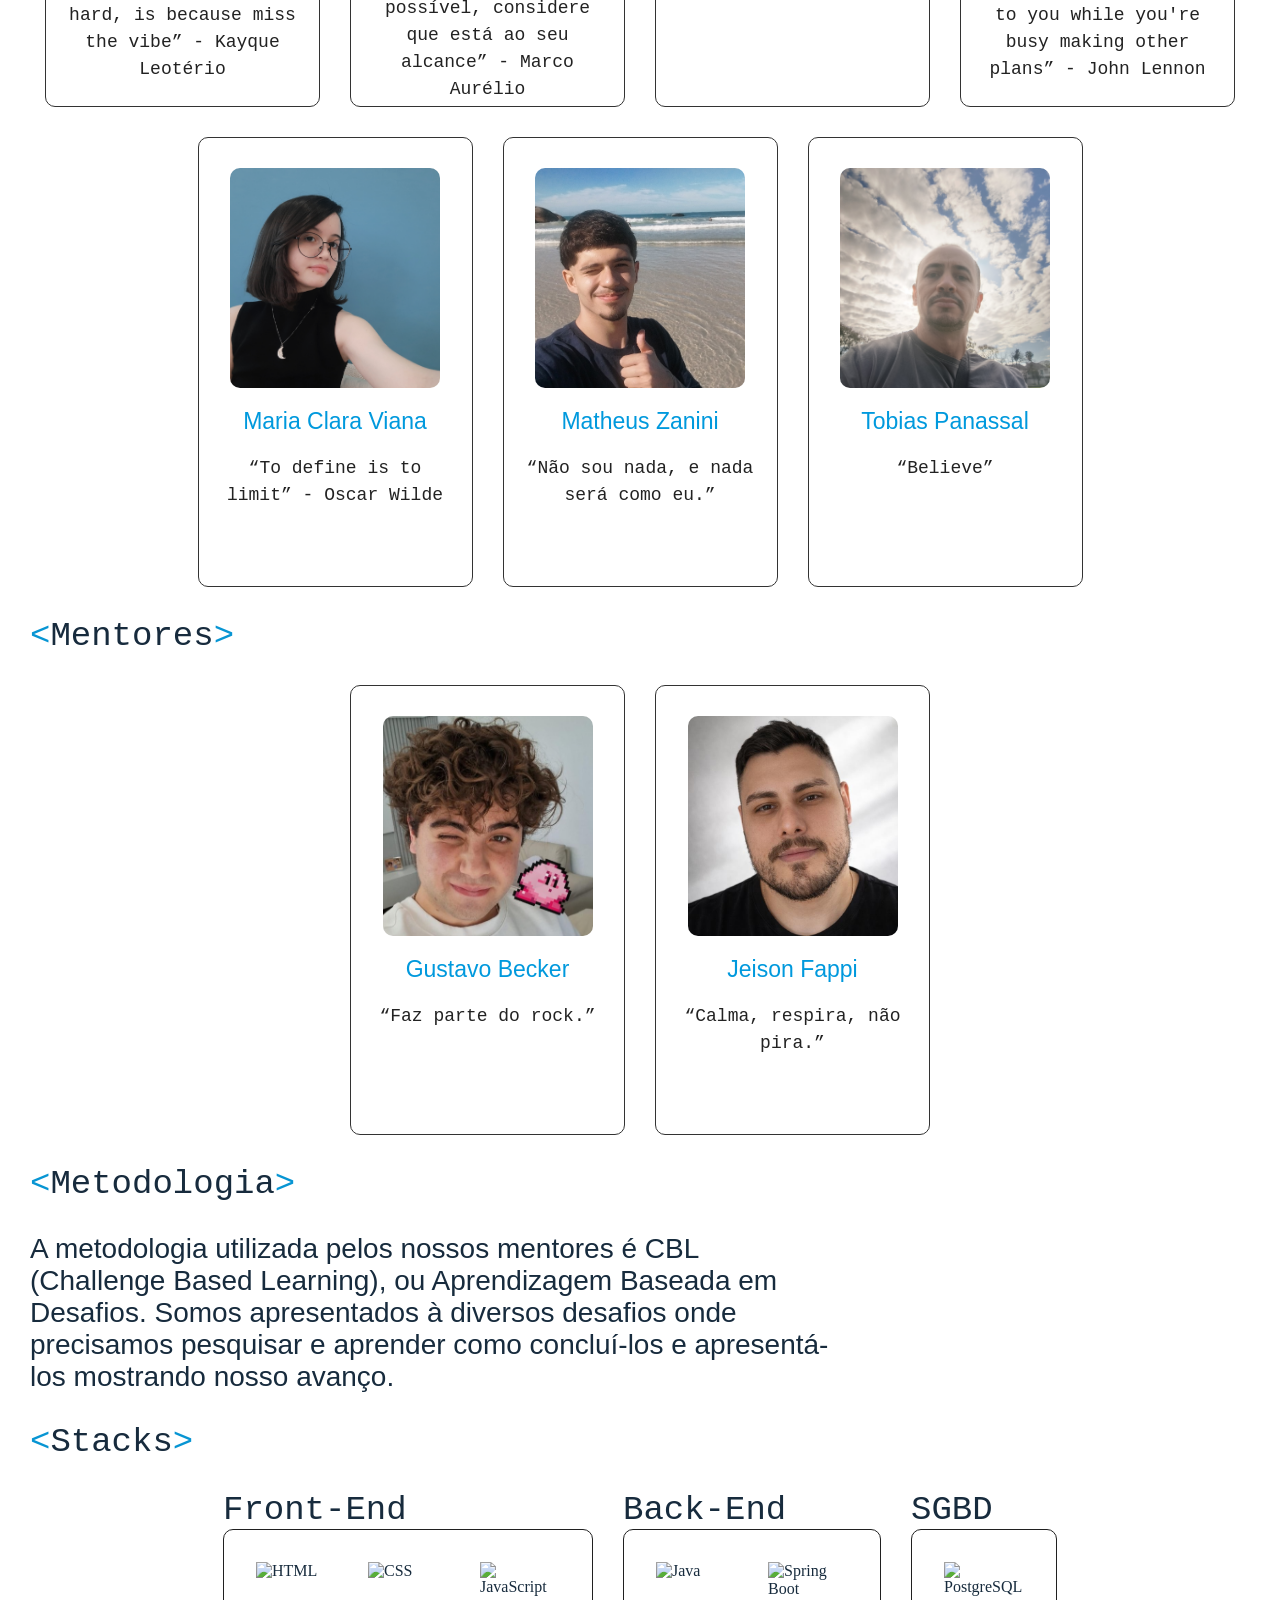
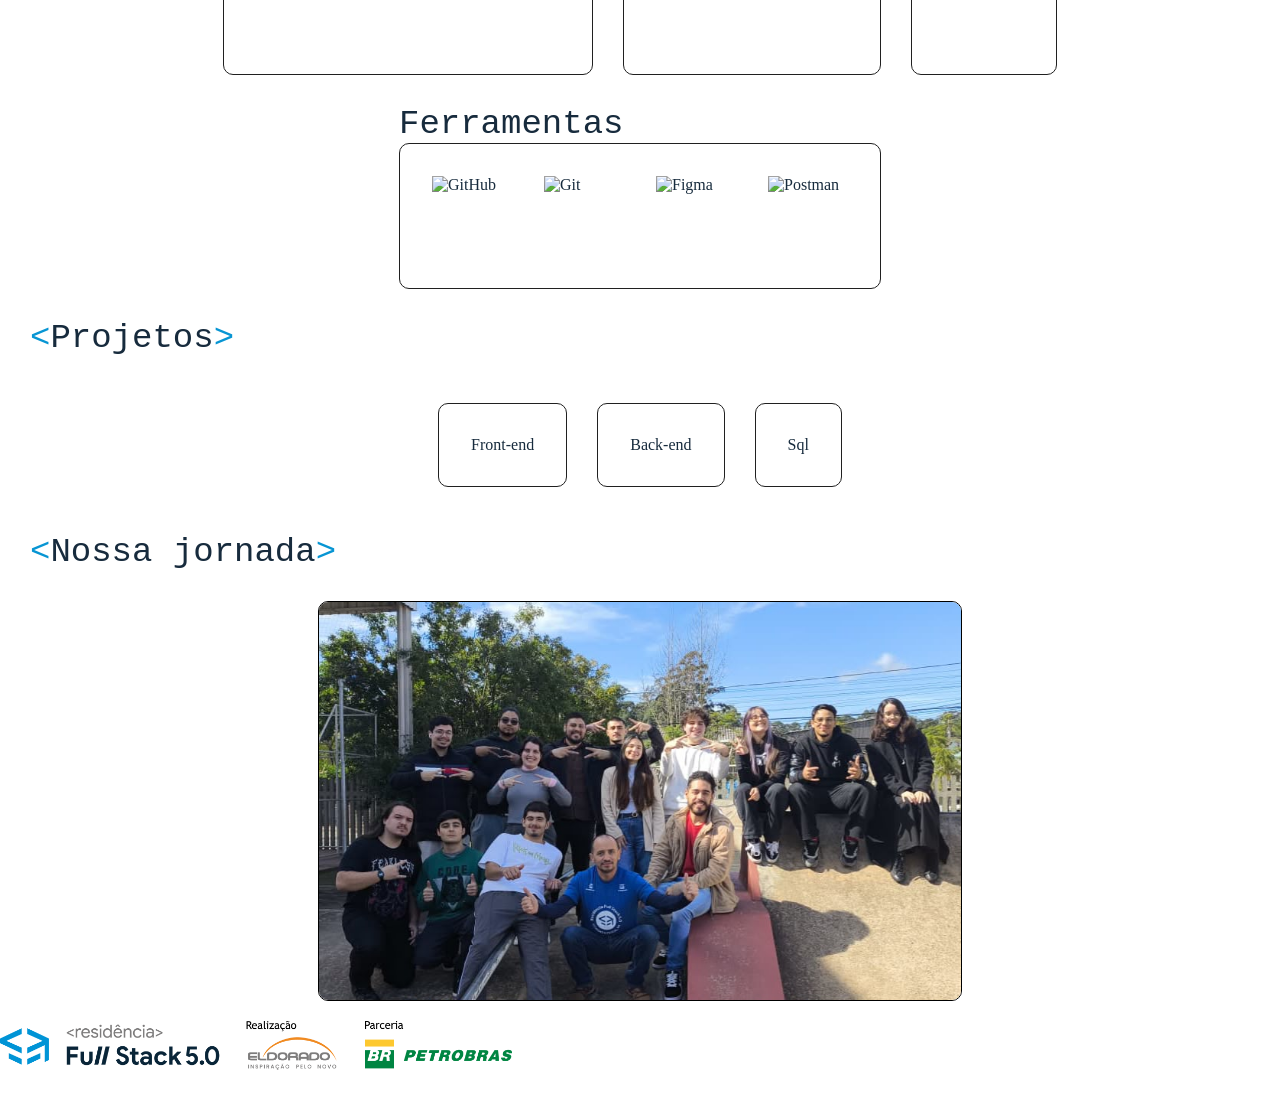
==== commit a9ab1366: "Adicionando a foto da melhor turma da residencia" ====
--- a/index.html
+++ b/index.html
@@ -846,9 +846,11 @@
         <section id="sobre">
             <h2>
                 <span class="tag">&lt;</span>Nossa jornada<span class="tag">&gt;</span>
-
             </h2>
 
+            <div class="sobre-nos">
+                <img src="ImagensRFS/foto da turma.jpeg" alt="Foto da turma">
+            </div>
         </section>
 
 
--- a/style.css
+++ b/style.css
@@ -462,5 +462,14 @@
     color: #0094d6;
 }
 
-
-
+.sobre-nos {
+    display: flex;
+    height: 400px;
+    justify-content: center;
+    margin-bottom: 20px;
+}
+
+.sobre-nos img {
+    border: solid 1px #000;
+    border-radius: 10px;
+}
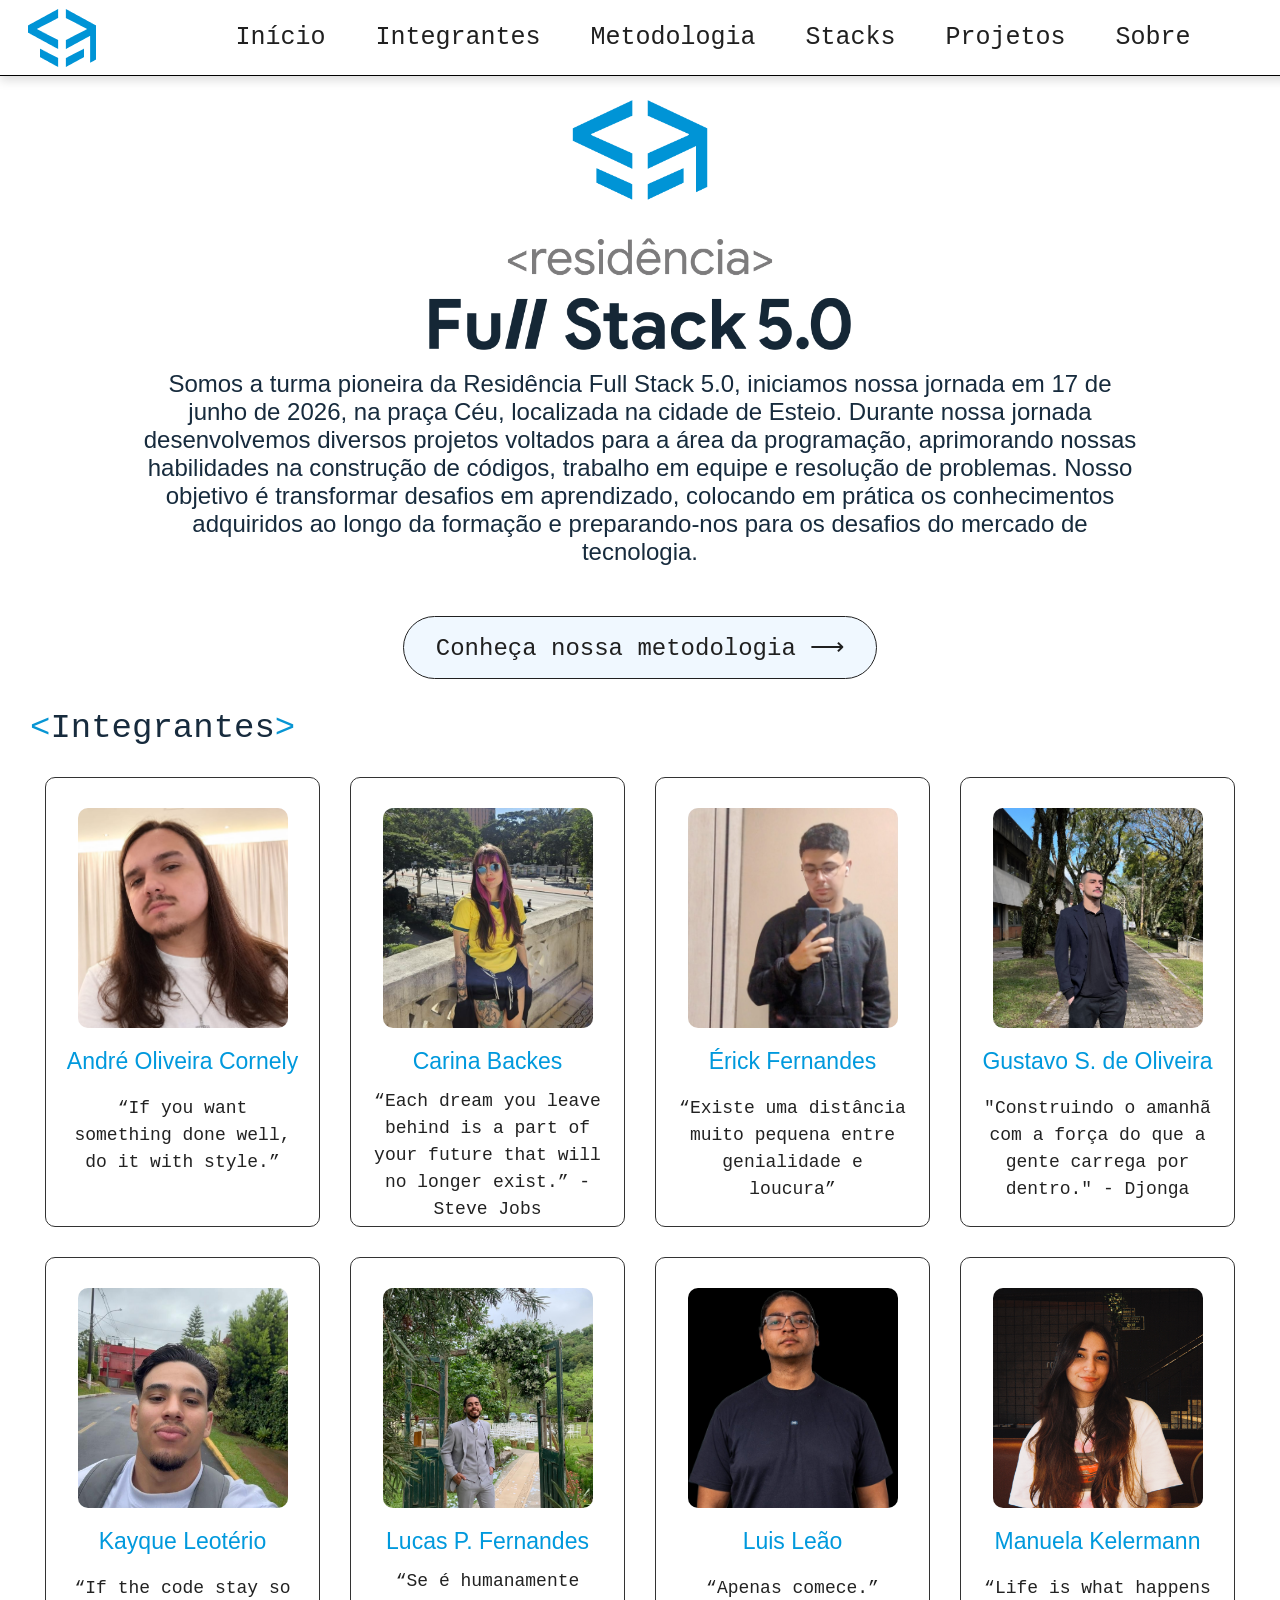
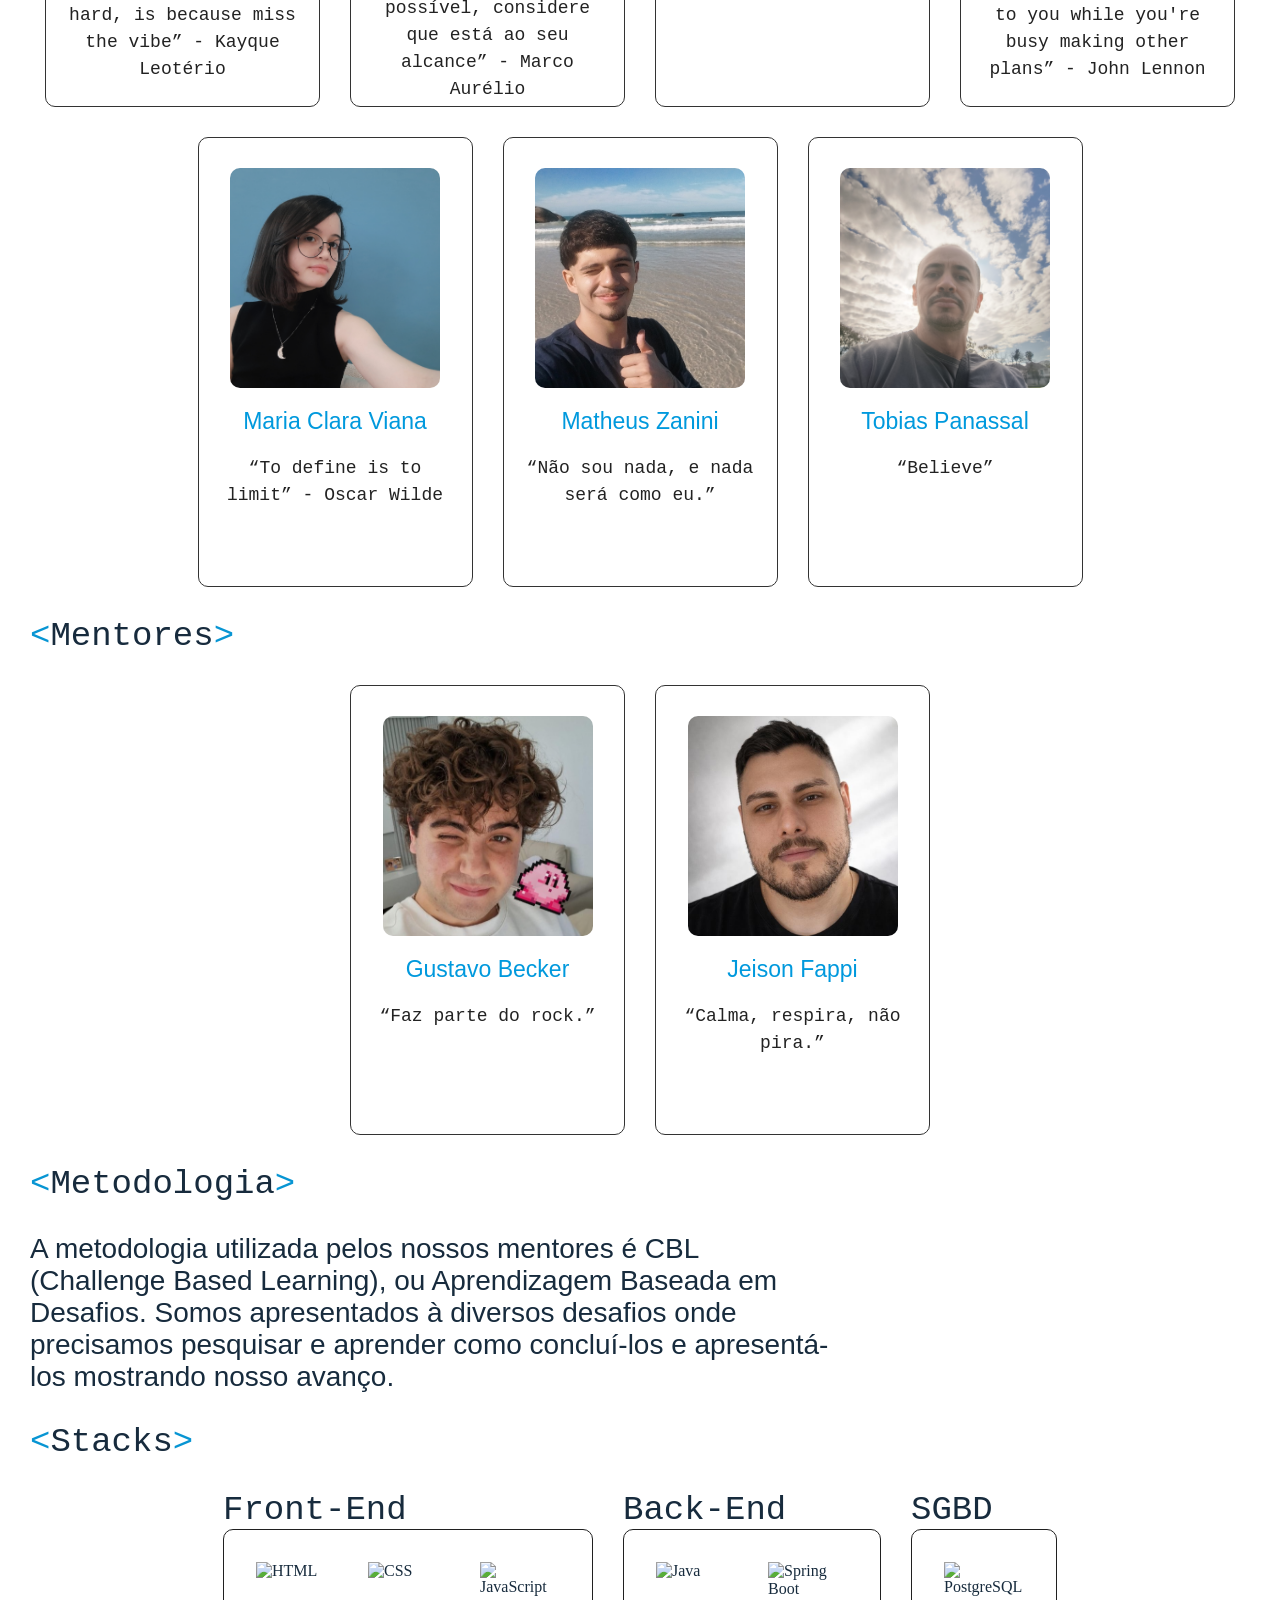
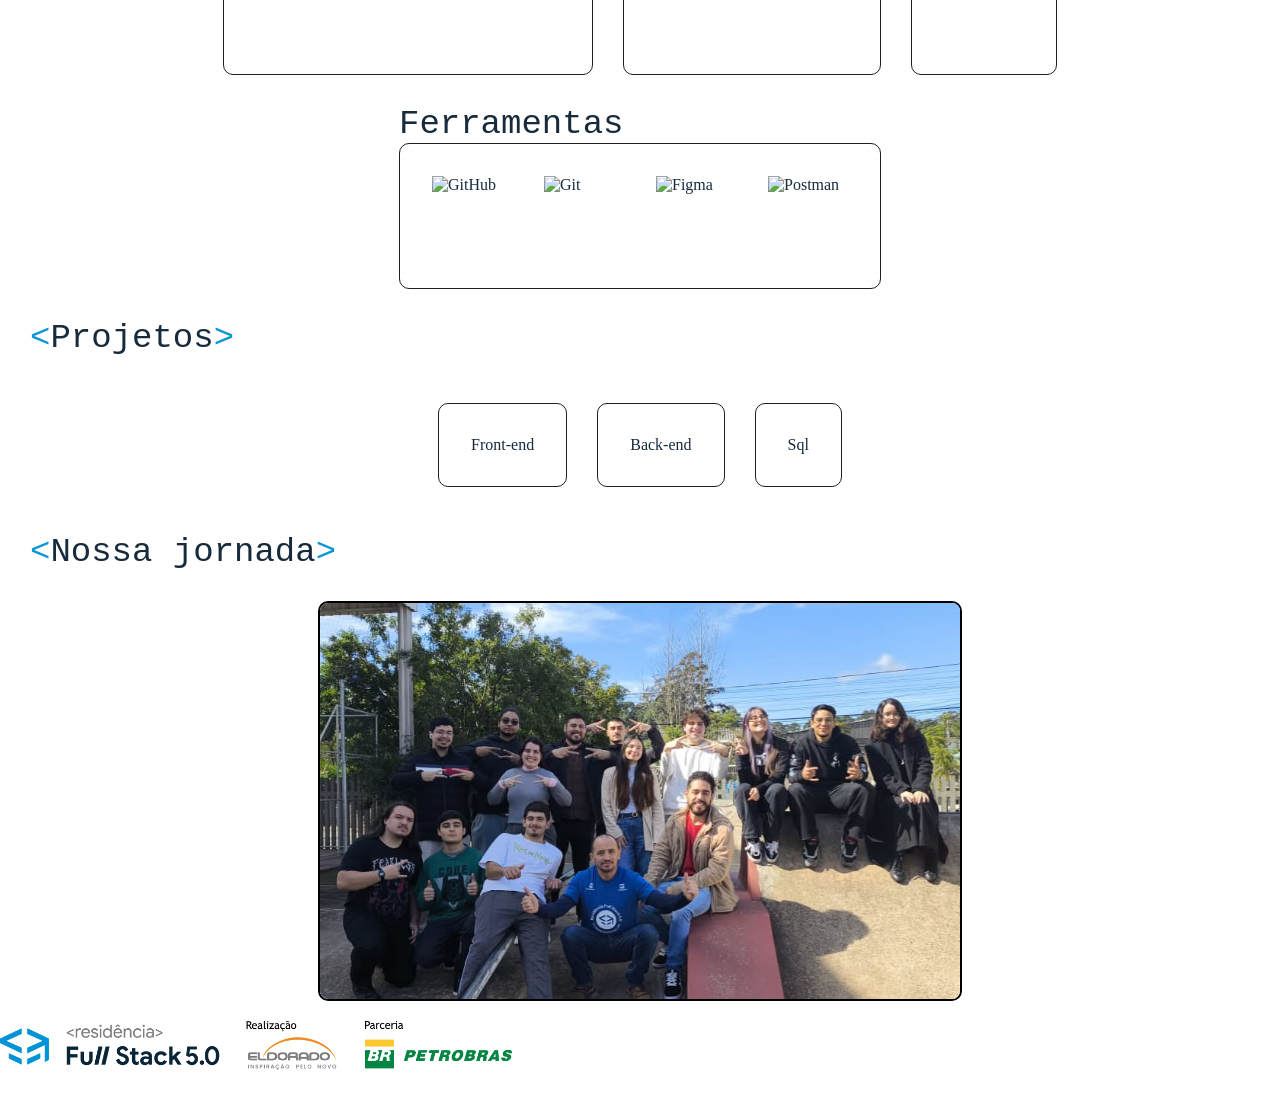
==== commit b53e2881: "Alteirei o texto de resumo da pagina" ====
--- a/index.html
+++ b/index.html
@@ -41,7 +41,7 @@
                 <img src="ImagensRFS/Logo Vertical/PNG/RFS_Logo Vert Original.png" alt="logoOriginal">
             </span>
 
-            <p class="descricao">Somos a melhor turma da Residência Full Stack 5.0, iniciamos nossa jornada em 17 de
+            <p class="descricao">Somos a turma pioneira da Residência Full Stack 5.0, iniciamos nossa jornada em 17 de
                 junho de 2026, na praça Céu, localizada na cidade de Esteio. Durante nossa jornada desenvolvemos
                 diversos projetos voltados para a área da programação, aprimorando nossas habilidades na construção de
                 códigos, trabalho em equipe e resolução de problemas.
--- a/style.css
+++ b/style.css
@@ -1,5 +1,5 @@
 main {
-    padding-top: 100px;
+    padding-top: 6.25rem;
     scroll-behavior: smooth;
 }
 
@@ -9,7 +9,7 @@
 
 body {
     box-sizing: border-box;
-    margin: 0;
+    margin:0;
 
     font-family: Arial, Helvetica, sans-serif;
 
@@ -24,7 +24,7 @@
 header {
     position: fixed;
     width: 100%;
-    height: 75px;
+    height: 4.6875rem;
     background-color: #fff;
 
     display: flex;
@@ -33,9 +33,9 @@
 
     border-bottom: 1px solid #000000;
 
-    padding: 0 28px;
-
-    box-shadow: 0 4px 10px rgba(0, 0, 0, 0.15);
+    padding: 0 1.75rem;
+
+    box-shadow: 0 0.25rem 0.625rem rgba(0, 0, 0, 0.15);
     z-index: 9999;
 }
 
@@ -46,7 +46,7 @@
     justify-content: center;
     align-items: center;
 
-    gap: 50px;
+    gap: 3.125rem;
 }
 
 nav a {
@@ -54,7 +54,7 @@
     text-decoration: none;
 
     font-family: monospace;
-    font-size: 25px;
+    font-size: 1.5625rem;
 
     transition: 0.2s;
 }
@@ -72,37 +72,37 @@
 #projetos,
 #stacks,
 #sobre {
-    scroll-margin-top: 100px;
+    scroll-margin-top: 6.25rem;
 }
 
 h2 {
     font-family: monospace;
-    font-size: 34px;
+    font-size: 2.125rem;
     font-weight: 100;
-    margin: 30px;
+    margin: 1.875rem;
 }
 
 
 
 h3 {
-    margin: 30px;
+    margin: 1.875rem;
     font-family: Helvetica;
     text-align: left;
-    font-size: 24px;
+    font-size: 1.5rem;
     font-weight: 100;
 }
 
 
 
 .logo {
-    width: 90px;
+    width: 5.625rem;
     display: flex;
 
 }
 
 .logoOriginal {
     display: flex;
-    height: 250px;
+    height: 15.625rem;
     justify-content: center;
 
 }
@@ -119,14 +119,14 @@
 
 .descricao {
 
-    width: 1000px;
-    margin: 0 auto 30px auto;
-    padding: 20px;
+    width: 62.5rem;
+    margin: 0 auto 1.875rem auto;
+    padding: 1.25rem;
     font-family: Helvetica;
 
     text-align: center;
 
-    font-size: 24px;
+    font-size: 1.5rem;
 
 }
 
@@ -137,13 +137,13 @@
 
     margin: auto;
 
-    padding: 16px 32px;
+    padding: 1rem 2rem;
     border: 1px solid #202020;
-    border-radius: 100px;
+    border-radius: 6.25rem;
 
     color: #202020;
     font-family: monospace;
-    font-size: 24px;
+    font-size: 1.5rem;
     text-decoration: none;
     background-color: #f0f8ff;
 
@@ -153,8 +153,8 @@
 
 .btmetodologia:hover {
     color: #0795d3;
-    transform: translateY(-5px);
-    box-shadow: 0 8px 20px rgba(0, 0, 0, 0.15);
+    transform: translateY(-0.3125rem);
+    box-shadow: 0 0.5rem 1.25rem rgba(0, 0, 0, 0.15);
 }
 
 .tag {
@@ -163,14 +163,14 @@
 
 .metodologia {
 
-    width: 800px;
-    margin-left: 30px;
+    width: 50rem;
+    margin-left: 1.875rem;
 
     font-family: Helvetica;
 
     text-align: left;
 
-    font-size: 28px;
+    font-size: 1.75rem;
 
 
 }
@@ -178,25 +178,25 @@
 .estudantes {
     display: flex;
     justify-content: center;
-    gap: 30px;
+    gap: 1.875rem;
     flex-wrap: wrap;
-    margin-top: 30px;
+    margin-top: 1.875rem;
 }
 
 .mentores {
     display: flex;
     justify-content: center;
-    gap: 30px;
+    gap: 1.875rem;
     flex-wrap: wrap;
-    margin-top: 30px;
+    margin-top: 1.875rem;
 }
 
 .integrantes {
-    width: 275px;
-    height: 450px;
+    width: 17.1875rem;
+    height: 28.125rem;
 
     border: 1px solid #333;
-    border-radius: 10px;
+    border-radius: 0.625rem;
 
     background-color: #fff;
 
@@ -206,43 +206,43 @@
     
 
     box-sizing: border-box;
-    padding: 20px;
+    padding: 1.25rem;
 }
 
 .integrantes:hover {
     color: #0795d3;
-    transform: translateY(-5px);
-    box-shadow: 0 8px 20px rgba(0, 0, 0, 0.15);
+    transform: translateY(-0.3125rem);
+    box-shadow: 0 0.5rem 1.25rem rgba(0, 0, 0, 0.15);
 
 }
 
 /* DAQUI PRA BAIXO É INTEGRANTES */
 .icone {
-    width: 210px;
-    height: 220px;
+    width: 13.125rem;
+    height: 13.75rem;
     object-fit: cover;
-    border-radius: 10px;
-    margin-bottom: 20px;
+    border-radius: 0.625rem;
+    margin-bottom: 1.25rem;
     flex-shrink: 0;
-    margin-top: 10px;
+    margin-top: 0.625rem;
 
 }
 
 /* Nome */
 .nome {
     margin: 0;
-    min-height: 20px;
+    min-height: 1.25rem;
     color: #0099dd;
-    font-size: 23px;
+    font-size: 1.4375rem;
     text-align: center;
 }
 
 /* Frase */
 .frase {
-    margin: 20px 0 0;
+    margin: 1.25rem 0 0;
     color: #222;
     font-family: monospace;
-    font-size: 18px;
+    font-size: 1.125rem;
     line-height: 1.5;
     text-align: center;
 }
@@ -250,19 +250,19 @@
 .stacks {
     display: flex;
     justify-content: center;
-    gap: 30px;
+    gap: 1.875rem;
     flex-wrap: wrap;
-    margin-top: 30px;
+    margin-top: 1.875rem;
     font-family: DM monospace;
 }
 
 .stacks h2 {
-    margin: 0 0 0px 0;
+    margin: 0 0 0 0;
 }
 
 .stack img {
-    width: 80px;
-    height: 80px;
+    width: 5rem;
+    height: 5rem;
     object-fit: contain;
 }
 
@@ -270,18 +270,18 @@
     display: flex;
     justify-content: center;
     align-items: center;
-    padding: 30px;
-    gap: 32px;
-    padding: 32px;
+    padding: 1.875rem;
+    gap: 2rem;
+    padding: 2rem;
 
     border: 1px solid #202020;
-    border-radius: 10px;
+    border-radius: 0.625rem;
 }
 
 
 .stack:hover {
-    transform: translateY(-5px);
-    box-shadow: 0 10px 30px rgba(0, 0, 0, 0.15);
+    transform: translateY(-0.3125rem);
+    box-shadow: 0 0.625rem 1.875rem rgba(0, 0, 0, 0.15);
 
 }
 
@@ -290,7 +290,7 @@
     width: 40%;
     height: auto;
     display: flex;
-    margin-block-end: 30px;
+    margin-block-end: 1.875rem;
     justify-self: center;
 }
 
@@ -349,13 +349,13 @@
         ========================= */
 
 .modal-content {
-    width: 900px;
-    height: 350px;
+    width: 56.25rem;
+    height: 21.875rem;
     background: #fff;
-    padding: 30px;
+    padding: 1.875rem;
     border: 1px solid #202020;
 
-    border-radius: 20px;
+    border-radius: 1.25rem;
 
     position: relative;
 
@@ -372,36 +372,36 @@
 /* IMAGEM DO MODAL */
 
 .modal-content img {
-    width: 300px;
-    height: 350px;
+    width: 18.75rem;
+    height: 21.875rem;
 
     object-fit: cover;
 
-    border-radius: 12px;
-
-    margin-bottom: 20px;
+    border-radius: 0.75rem;
+
+    margin-bottom: 1.25rem;
 }
 
 .modal-info {
     display: flex;
     flex-direction: column;
     justify-content: center;
-    margin-left: 30px;
-    height:350px;
+    margin-left: 1.875rem;
+    height:21.875rem;
 }
 
 
 .modal-info > div{
     margin-top:auto;
-    padding-block-end: 10px;
+    padding-block-end: 0.625rem;
 }
 
 
 .modal-body {
     display: flex;
-    gap: 10px;
+    gap: 0.625rem;
     align-items: flex-start;
-    font-size: 20px;
+    font-size: 1.25rem;
 }
 
 .modal-info h2 {
@@ -410,7 +410,7 @@
     margin: 0 0 0 0;
 
     font-family: monospace;
-    font-size: 34px;
+    font-size: 2.125rem;
     font-weight: 100;
 
 
@@ -418,16 +418,16 @@
 
 .linkedin {
     align-self: flex-start;
-    padding: 10px 10px;
+    padding: 0.625rem 0.625rem;
 
 
     text-decoration: none;
-    font-size: 14px;
+    font-size: 0.875rem;
 
     background-color: #fff;
     color: black;
     border: 1px solid #202020;
-    border-radius: 8px;
+    border-radius: 0.5rem;
     transition: 0.3s;
     
 
@@ -435,6 +435,8 @@
 
 .linkedin:hover {
     background-color: #f0f8ff;
+    color: #0795d3;
+    border-color: #0795d3;
 
 }
 
@@ -448,10 +450,10 @@
 .fechar {
     position: absolute;
 
-    top: 15px;
-    right: 20px;
-
-    font-size: 40px;
+    top: 0.9375rem;
+    right: 1.25rem;
+
+    font-size: 2.5rem;
 
     cursor: pointer;
 
@@ -470,6 +472,6 @@
 }
 
 .sobre-nos img {
-    border: solid 1px #000;
+    border: solid 2px #000;
     border-radius: 10px;
 }
